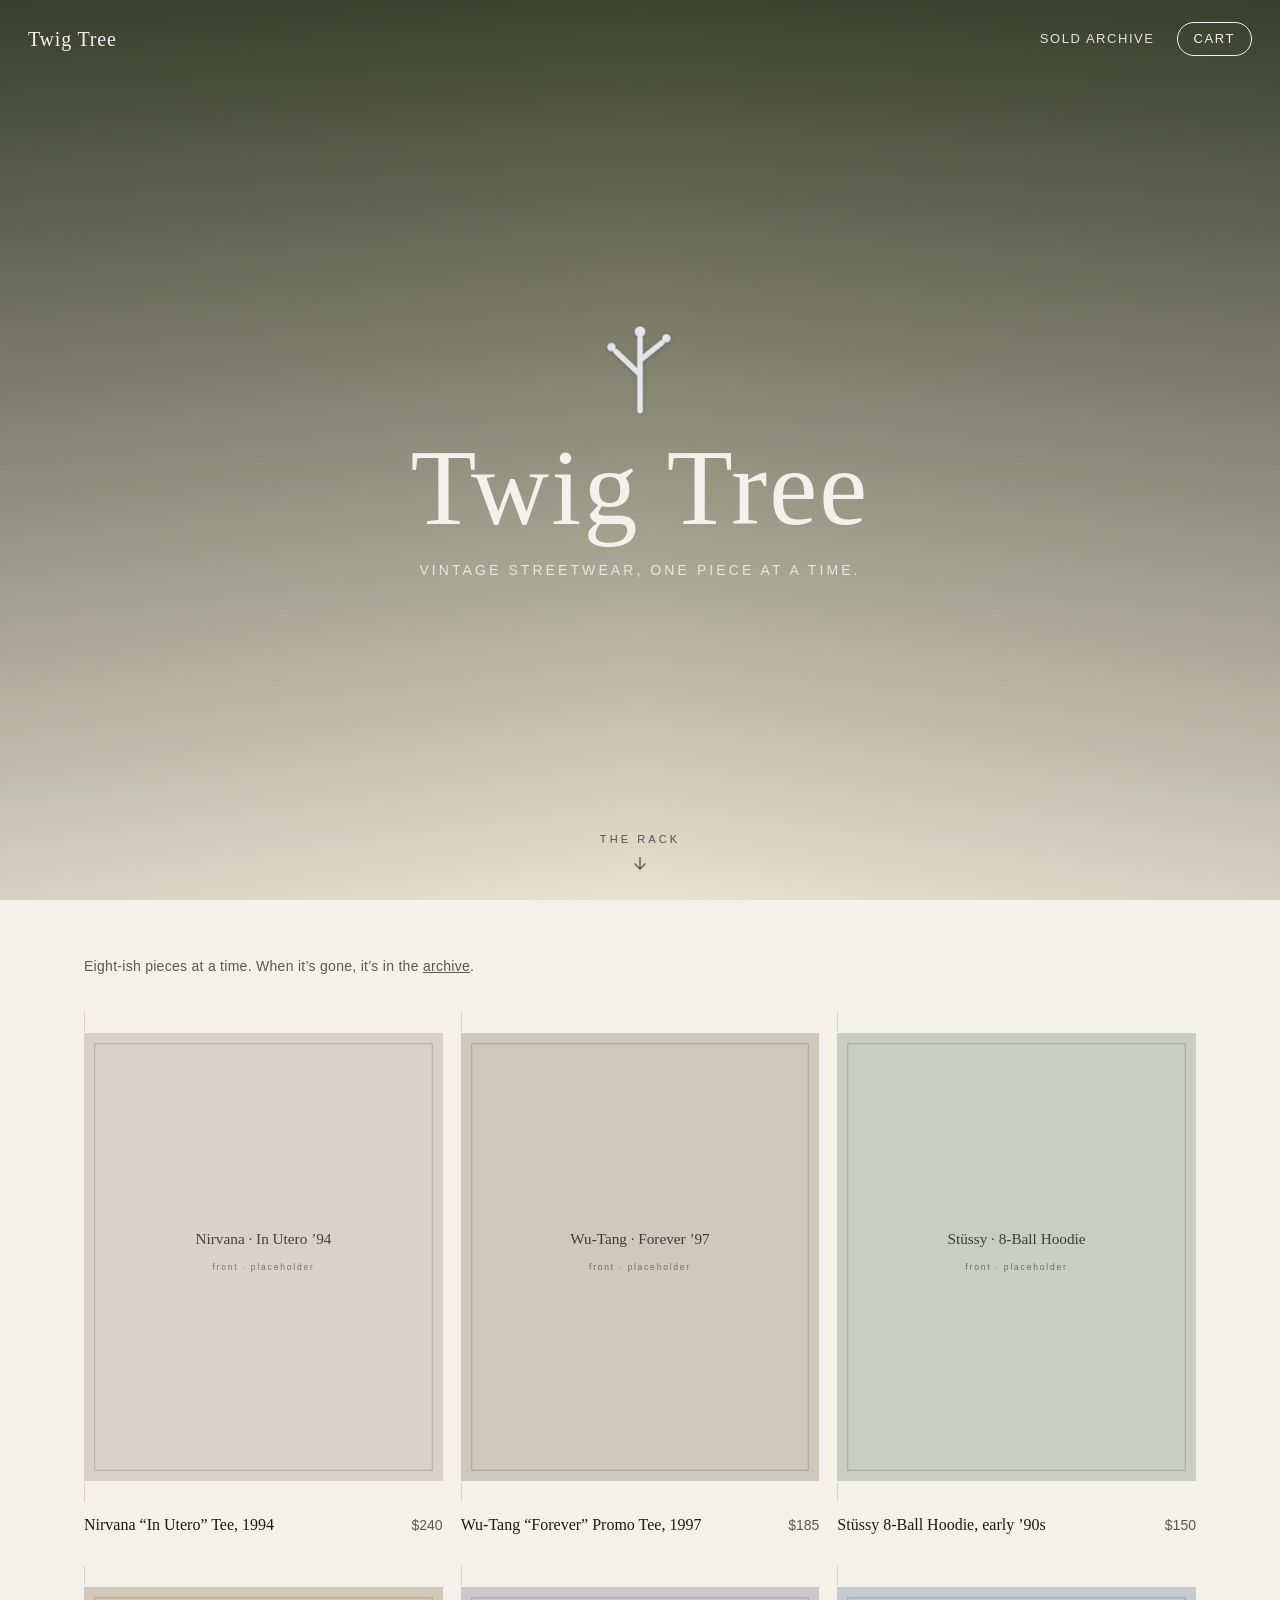
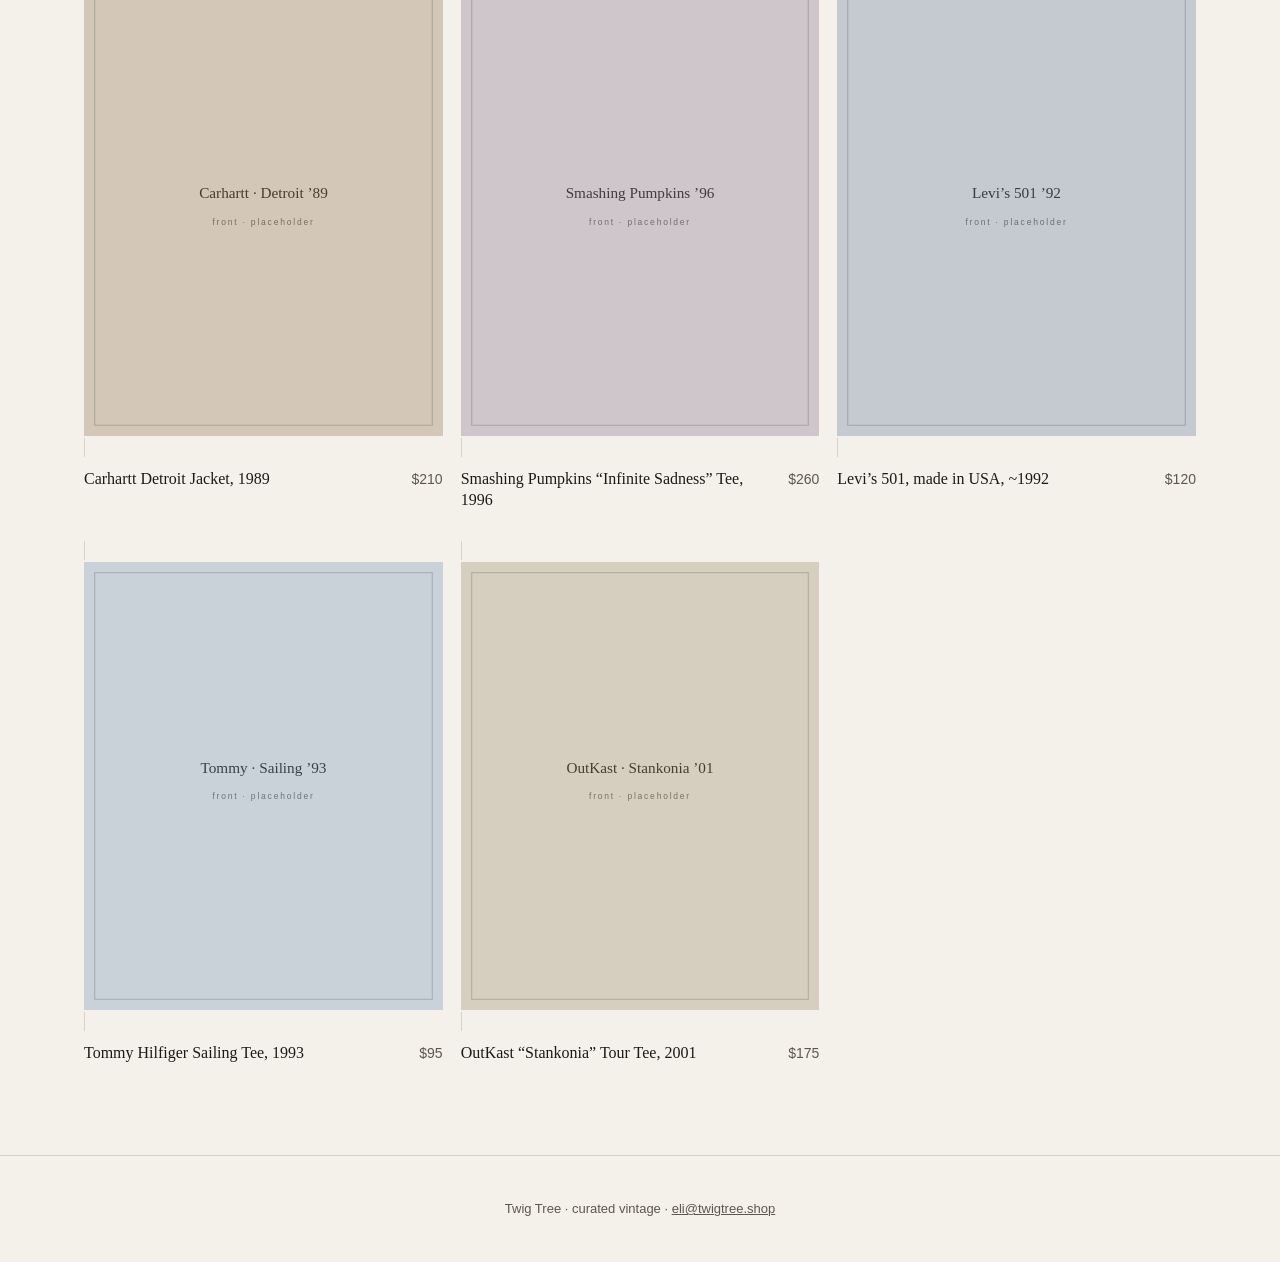
==== index.html @ 0d371bc5 "Initial build: Twig Tree vintage streetwear resale site Static HTML/CSS/vanilla JS site: full-viewpo" ====
<!DOCTYPE html>
<html lang="en">
<head>
  <meta charset="UTF-8">
  <meta name="viewport" content="width=device-width, initial-scale=1.0">
  <title>Twig Tree — Vintage Streetwear</title>
  <meta name="description" content="Twig Tree. A small, curated shop for vintage streetwear and band tees. Few pieces, all real.">
  <link rel="icon" href="assets/logo.png">
  <link rel="stylesheet" href="css/style.css">
</head>
<body data-page="shop">

  <!-- ============================================================
       HERO — full viewport. logo.png + hero.jpg are placeholders,
       swap the real files in /assets/ (same names) when ready.
       ============================================================ -->
  <header class="hero">
    <img class="hero__bg" src="assets/hero.jpg" alt="" aria-hidden="true">
    <nav class="hero__nav">
      <span class="hero__nav-brand">Twig&nbsp;Tree</span>
      <div class="hero__nav-links">
        <a href="sold.html">Sold archive</a>
        <button class="cart-toggle" id="cart-toggle" aria-label="Open cart">
          Cart <span class="cart-toggle__count" id="cart-count" hidden>0</span>
        </button>
      </div>
    </nav>
    <div class="hero__center">
      <img class="hero__logo" src="assets/logo.png" alt="Twig Tree logo">
      <h1 class="hero__title">Twig Tree</h1>
      <p class="hero__tagline">Vintage streetwear, one piece at a time.</p>
    </div>
    <!-- Subtle scroll cue: the listings live below the fold -->
    <a class="hero__scroll-cue" href="#shop" aria-label="Scroll to listings">
      <span>The rack</span>
      <svg viewBox="0 0 24 24" width="20" height="20" aria-hidden="true">
        <path d="M12 4v14m0 0l-6-6m6 6l6-6" fill="none" stroke="currentColor" stroke-width="1.5" stroke-linecap="round" stroke-linejoin="round"/>
      </svg>
    </a>
  </header>

  <!-- ============================================================
       LISTINGS — 3-column grid, rendered from items.json by main.js.
       Clicking a tile expands it in place into a full-width detail
       row (see js/main.js for the reflow logic).
       ============================================================ -->
  <main class="shop" id="shop">
    <p class="shop__intro">Eight-ish pieces at a time. When it’s gone, it’s in the <a href="sold.html">archive</a>.</p>
    <section class="grid" id="grid" aria-live="polite">
      <!-- tiles injected by js/main.js -->
    </section>
  </main>

  <footer class="footer">
    <p>Twig Tree · curated vintage · <a href="mailto:eli@twigtree.shop">eli@twigtree.shop</a></p>
  </footer>

  <!-- ============================================================
       CART — slide-out panel, populated by js/cart.js
       ============================================================ -->
  <aside class="cart" id="cart" aria-label="Shopping cart" hidden>
    <div class="cart__head">
      <h2>Your picks</h2>
      <button class="icon-btn" id="cart-close" aria-label="Close cart">
        <svg viewBox="0 0 24 24" width="14" height="14" aria-hidden="true">
          <path d="M6 6l12 12M18 6L6 18" stroke="currentColor" stroke-width="2" stroke-linecap="round"/>
        </svg>
      </button>
    </div>
    <ul class="cart__list" id="cart-list"></ul>
    <p class="cart__empty" id="cart-empty">Nothing yet. Everything here is one-of-one — if you love it, grab it.</p>
    <div class="cart__foot">
      <p class="cart__total">Total <strong id="cart-total">$0</strong></p>
      <button class="btn btn--primary" id="cart-checkout">Checkout / Reserve</button>
      <p class="cart__note">Reserving emails Eli directly — payment happens over email for now.</p>
    </div>
  </aside>
  <div class="cart-scrim" id="cart-scrim" hidden></div>

  <script src="js/cart.js"></script>
  <script src="js/main.js"></script>
</body>
</html>
---- css/style.css ----
/* ==========================================================================
   Twig Tree — vintage streetwear resale
   Palette: warm paper, ink, olive accents. Serif display, quiet sans body.
   ========================================================================== */

:root {
  --paper: #f4f1ea;        /* page background */
  --paper-raised: #fbf9f4; /* cards / panels */
  --ink: #1c1a17;          /* primary text */
  --ink-soft: #5d574d;     /* secondary text */
  --line: #d9d3c6;         /* hairlines */
  --olive: #4a5138;        /* accent */
  --olive-dark: #363c28;
  --serif: Georgia, 'Times New Roman', serif;
  --sans: 'Helvetica Neue', Helvetica, Arial, sans-serif;
  --gap: 18px;             /* grid gutter — JS reads column count from the grid */
  --ease: cubic-bezier(0.22, 1, 0.36, 1); /* soft decel for expand/collapse */
}

* { box-sizing: border-box; }

html { scroll-behavior: smooth; }

body {
  margin: 0;
  background: var(--paper);
  color: var(--ink);
  font-family: var(--sans);
  font-size: 15px;
  line-height: 1.55;
  -webkit-font-smoothing: antialiased;
}

a { color: inherit; }
img { display: block; max-width: 100%; }
button { font: inherit; color: inherit; cursor: pointer; }

/* ==========================================================================
   HERO
   ========================================================================== */

.hero {
  position: relative;
  height: 100vh;
  height: 100svh;
  display: flex;
  flex-direction: column;
  color: #f4f1ea;
  overflow: hidden;
}

.hero__bg {
  /* PLACEHOLDER — swap /assets/hero.jpg for the real header image */
  position: absolute;
  inset: 0;
  width: 100%;
  height: 100%;
  object-fit: cover;
  z-index: 0;
}

.hero__nav {
  position: relative;
  z-index: 2;
  display: flex;
  justify-content: space-between;
  align-items: center;
  padding: 22px 28px;
}

.hero__nav-brand {
  font-family: var(--serif);
  font-size: 20px;
  letter-spacing: 0.04em;
  text-decoration: none;
}

.hero__nav-links {
  display: flex;
  align-items: center;
  gap: 22px;
}

.hero__nav-links a {
  text-decoration: none;
  font-size: 13px;
  letter-spacing: 0.12em;
  text-transform: uppercase;
  opacity: 0.9;
}
.hero__nav-links a:hover { opacity: 1; text-decoration: underline; }

.cart-toggle {
  background: none;
  border: 1px solid currentColor;
  border-radius: 999px;
  padding: 6px 16px;
  font-size: 13px;
  letter-spacing: 0.12em;
  text-transform: uppercase;
  display: flex;
  align-items: center;
  gap: 8px;
}
.cart-toggle:hover { background: rgba(255, 255, 255, 0.12); }

.cart-toggle__count {
  background: var(--paper);
  color: var(--ink);
  border-radius: 999px;
  min-width: 19px;
  height: 19px;
  display: inline-flex;
  align-items: center;
  justify-content: center;
  font-size: 11px;
  padding: 0 5px;
}
.cart-toggle__count[hidden] { display: none; }

.hero__center {
  position: relative;
  z-index: 1;
  flex: 1;
  display: flex;
  flex-direction: column;
  align-items: center;
  justify-content: center;
  text-align: center;
  padding: 0 24px;
}

.hero__logo {
  /* PLACEHOLDER — swap /assets/logo.png for the real logo */
  width: 110px;
  height: 110px;
  margin-bottom: 10px;
  filter: invert(1) drop-shadow(0 1px 2px rgba(0, 0, 0, 0.2));
}

.hero__title {
  font-family: var(--serif);
  font-weight: 400;
  font-size: clamp(52px, 9vw, 108px);
  letter-spacing: 0.02em;
  margin: 0;
  line-height: 1;
}

.hero__tagline {
  font-size: 14px;
  letter-spacing: 0.22em;
  text-transform: uppercase;
  opacity: 0.85;
  margin-top: 18px;
}

.hero__scroll-cue {
  position: relative;
  z-index: 1;
  align-self: center;
  margin-bottom: 26px;
  display: flex;
  flex-direction: column;
  align-items: center;
  gap: 6px;
  text-decoration: none;
  font-size: 11px;
  letter-spacing: 0.28em;
  text-transform: uppercase;
  color: var(--ink);
  opacity: 0.7;
}
.hero__scroll-cue:hover { opacity: 1; }
.hero__scroll-cue svg { animation: cue-bob 2.2s var(--ease) infinite; }

@keyframes cue-bob {
  0%, 100% { transform: translateY(0); }
  50%      { transform: translateY(6px); }
}

/* ==========================================================================
   SUBHEAD (Sold page header)
   ========================================================================== */

.subhead { border-bottom: 1px solid var(--line); }
.subhead__nav { color: var(--ink); }
.subhead__body { text-align: center; padding: 48px 24px 56px; }
.subhead__title {
  font-family: var(--serif);
  font-weight: 400;
  font-size: clamp(36px, 6vw, 64px);
  margin: 0;
}
.subhead__sub { color: var(--ink-soft); margin-top: 10px; }

/* ==========================================================================
   SHOP GRID
   3 columns desktop → 1 column phones. The detail row spans all columns.
   ========================================================================== */

.shop {
  max-width: 1160px;
  margin: 0 auto;
  padding: 56px 24px 90px;
}

.shop__intro {
  color: var(--ink-soft);
  font-size: 14px;
  letter-spacing: 0.02em;
  margin: 0 0 32px;
}

.grid {
  display: grid;
  grid-template-columns: repeat(3, 1fr); /* JS reads this to find each tile's row */
  gap: 28px var(--gap);
  align-items: start;
}

/* ---- Tile ---- */

.tile {
  background: none;
  border: 0;
  padding: 0;
  text-align: left;
  display: block;
  width: 100%;
}

.tile__img-wrap {
  background: var(--paper-raised);
  border: 1px solid var(--line);
  aspect-ratio: 4 / 5;
  overflow: hidden;
}

.tile__img {
  width: 100%;
  height: 100%;
  object-fit: cover;
  transition: transform 0.5s var(--ease);
}
.tile:hover .tile__img { transform: scale(1.03); }

.tile__meta {
  display: flex;
  justify-content: space-between;
  align-items: baseline;
  gap: 12px;
  margin-top: 10px;
}

.tile__name {
  font-family: var(--serif);
  font-size: 16px;
  line-height: 1.3;
}

.tile__price {
  font-size: 14px;
  color: var(--ink-soft);
  white-space: nowrap;
}

/* The tile currently expanded lives on inside the detail row; its grid slot
   is removed so former row-mates flow down into the next row. */
.tile--expanded { display: none; }

/* Sold page variant */
.grid--sold .tile { cursor: default; }
.tile__sold-flag {
  font-size: 11px;
  letter-spacing: 0.18em;
  text-transform: uppercase;
  color: var(--paper);
  background: var(--ink);
  padding: 3px 9px;
}
.grid--sold .tile__img { filter: saturate(0.6); opacity: 0.85; }

/* ==========================================================================
   DETAIL ROW — the in-place expansion (see js/main.js)

   Spans all 3 grid columns. Internally: the featured image column is 1.5×
   a normal tile width (the "~150% scale"), and the info panel takes the
   rest — visually the space where columns 2–3 sit.
   ========================================================================== */

.detail {
  grid-column: 1 / -1;           /* full-width row inside the main grid */
  overflow: hidden;              /* lets us animate height on expand/collapse */
  background: var(--paper-raised);
  border: 1px solid var(--line);
}

.detail__inner {
  position: relative;
  display: grid;
  /* 1.5 tile-widths for the image, remaining ~1.5 for the panel.
     Total grid width = 3 tiles + 2 gaps, so:  */
  grid-template-columns: calc(50% - var(--gap) / 2) 1fr;
  gap: 0 calc(var(--gap) * 1.5);
  padding: 26px;
}

/* ---- Featured image + gallery ---- */

.detail__media { min-width: 0; }

.detail__cover-wrap {
  background: var(--paper);
  border: 1px solid var(--line);
  aspect-ratio: 4 / 5;           /* same ratio as tiles, 1.5× the width */
  overflow: hidden;
}

.detail__cover {
  width: 100%;
  height: 100%;
  object-fit: cover;
}

/* Quick crossfade when a thumbnail swaps into the cover slot */
.detail__cover.is-swapping { animation: cover-fade 0.35s var(--ease); }
@keyframes cover-fade { from { opacity: 0.25; } to { opacity: 1; } }

.detail__thumbs {
  display: flex;
  gap: 10px;
  margin-top: 12px;
}

.detail__thumb {
  padding: 0;
  border: 1px solid var(--line);
  background: var(--paper);
  width: 64px;
  height: 80px;
  overflow: hidden;
  opacity: 0.75;
}
.detail__thumb img { width: 100%; height: 100%; object-fit: cover; }
.detail__thumb:hover { opacity: 1; }
.detail__thumb.is-active {
  opacity: 1;
  border-color: var(--ink);
}

/* ---- Info panel ---- */

.detail__info {
  min-width: 0;
  padding: 6px 44px 0 0;         /* right padding keeps text clear of the close button */
  display: flex;
  flex-direction: column;
}

.detail__name {
  font-family: var(--serif);
  font-weight: 400;
  font-size: clamp(24px, 3vw, 34px);
  line-height: 1.15;
  margin: 0 0 6px;
}

.detail__price {
  font-size: 18px;
  color: var(--olive);
  margin: 0 0 18px;
}

.detail__specs {
  display: grid;
  grid-template-columns: auto 1fr;
  gap: 6px 18px;
  margin: 0 0 18px;
  padding: 14px 0;
  border-top: 1px solid var(--line);
  border-bottom: 1px solid var(--line);
}
.detail__specs dt {
  font-size: 11px;
  letter-spacing: 0.18em;
  text-transform: uppercase;
  color: var(--ink-soft);
  align-self: baseline;
}
.detail__specs dd { margin: 0; align-self: baseline; }

.detail__story {
  color: var(--ink-soft);
  margin: 0 0 24px;
  max-width: 56ch;
}

.detail__actions { margin-top: auto; padding-bottom: 4px; }

/* ---- Buttons ---- */

.btn {
  border: 1px solid var(--ink);
  background: none;
  padding: 12px 28px;
  font-size: 13px;
  letter-spacing: 0.14em;
  text-transform: uppercase;
  transition: background 0.2s, color 0.2s;
}

.btn--primary {
  background: var(--olive);
  border-color: var(--olive);
  color: var(--paper);
}
.btn--primary:hover { background: var(--olive-dark); border-color: var(--olive-dark); }

.btn[disabled] { opacity: 0.55; cursor: default; }

/* ---- Circular close button, top-right of the detail row ---- */

.icon-btn {
  border: 1px solid var(--line);
  background: var(--paper);
  border-radius: 50%;
  width: 36px;
  height: 36px;
  display: inline-flex;
  align-items: center;
  justify-content: center;
  transition: background 0.2s, transform 0.2s;
}
.icon-btn:hover { background: var(--ink); color: var(--paper); transform: rotate(90deg); }

.detail__close {
  position: absolute;
  top: 18px;
  right: 18px;
  z-index: 2;
}

/* ==========================================================================
   CART — slide-out panel, bottom-right
   ========================================================================== */

.cart {
  position: fixed;
  top: 0;
  right: 0;
  bottom: 0;
  width: min(380px, 92vw);
  background: var(--paper-raised);
  border-left: 1px solid var(--line);
  z-index: 60;
  display: flex;
  flex-direction: column;
  transform: translateX(100%);
  transition: transform 0.35s var(--ease);
}
.cart.is-open { transform: translateX(0); }

.cart-scrim {
  position: fixed;
  inset: 0;
  background: rgba(28, 26, 23, 0.35);
  z-index: 50;
  opacity: 0;
  transition: opacity 0.35s;
}
.cart-scrim.is-open { opacity: 1; }

.cart__head {
  display: flex;
  justify-content: space-between;
  align-items: center;
  padding: 20px 22px;
  border-bottom: 1px solid var(--line);
}
.cart__head h2 { font-family: var(--serif); font-weight: 400; font-size: 22px; margin: 0; }

.cart__list {
  list-style: none;
  margin: 0;
  padding: 8px 22px;
  overflow-y: auto;
  flex: 1;
}

.cart__item {
  display: flex;
  gap: 14px;
  align-items: center;
  padding: 14px 0;
  border-bottom: 1px solid var(--line);
}
.cart__item img { width: 52px; height: 65px; object-fit: cover; border: 1px solid var(--line); }
.cart__item-name { font-family: var(--serif); font-size: 15px; }
.cart__item-price { color: var(--ink-soft); font-size: 13px; }
.cart__item-body { flex: 1; min-width: 0; }

.cart__remove {
  background: none;
  border: 0;
  font-size: 12px;
  letter-spacing: 0.1em;
  text-transform: uppercase;
  color: var(--ink-soft);
  text-decoration: underline;
  padding: 4px;
}
.cart__remove:hover { color: var(--ink); }

.cart__empty { padding: 26px 22px; color: var(--ink-soft); }

.cart__foot { padding: 18px 22px 24px; border-top: 1px solid var(--line); }
.cart__total {
  display: flex;
  justify-content: space-between;
  font-size: 15px;
  margin: 0 0 14px;
}
.cart__foot .btn { width: 100%; }
.cart__note { font-size: 12px; color: var(--ink-soft); margin: 10px 0 0; }

/* Floating cart button once you've scrolled past the hero nav */
.cart-fab {
  position: fixed;
  right: 22px;
  bottom: 22px;
  z-index: 40;
  background: var(--ink);
  color: var(--paper);
  border: 0;
  border-radius: 999px;
  padding: 12px 20px;
  font-size: 13px;
  letter-spacing: 0.12em;
  text-transform: uppercase;
  display: flex;
  align-items: center;
  gap: 8px;
  box-shadow: 0 6px 18px rgba(28, 26, 23, 0.25);
  opacity: 0;
  pointer-events: none;
  transform: translateY(8px);
  transition: opacity 0.25s, transform 0.25s;
}
.cart-fab.is-visible { opacity: 1; pointer-events: auto; transform: translateY(0); }
.cart-fab .cart-toggle__count { background: var(--paper); color: var(--ink); }

/* ==========================================================================
   FOOTER
   ========================================================================== */

.footer {
  border-top: 1px solid var(--line);
  padding: 30px 24px;
  text-align: center;
  color: var(--ink-soft);
  font-size: 13px;
}

/* ==========================================================================
   RESPONSIVE
   3 cols → 2 cols (tablet) → 1 col (phone). On phones the detail panel
   stacks BELOW the featured image.
   ========================================================================== */

@media (max-width: 900px) {
  .grid { grid-template-columns: repeat(2, 1fr); }
}

@media (max-width: 600px) {
  .grid { grid-template-columns: 1fr; }

  .detail__inner {
    grid-template-columns: 1fr;   /* image on top, info below */
    gap: 22px;
    padding: 18px;
  }

  .detail__info { padding-right: 0; }
  .detail__close { top: 12px; right: 12px; }
  /* keep the close button clear of the name on small screens */
  .detail__name { padding-right: 40px; }

  .hero__nav { padding: 18px 18px; }
  .shop { padding-top: 40px; }
}

/* Respect reduced-motion users: skip the expand/collapse animation */
@media (prefers-reduced-motion: reduce) {
  html { scroll-behavior: auto; }
  .detail, .tile__img, .cart, .cart-scrim { transition: none !important; animation: none !important; }
  .hero__scroll-cue svg { animation: none; }
}
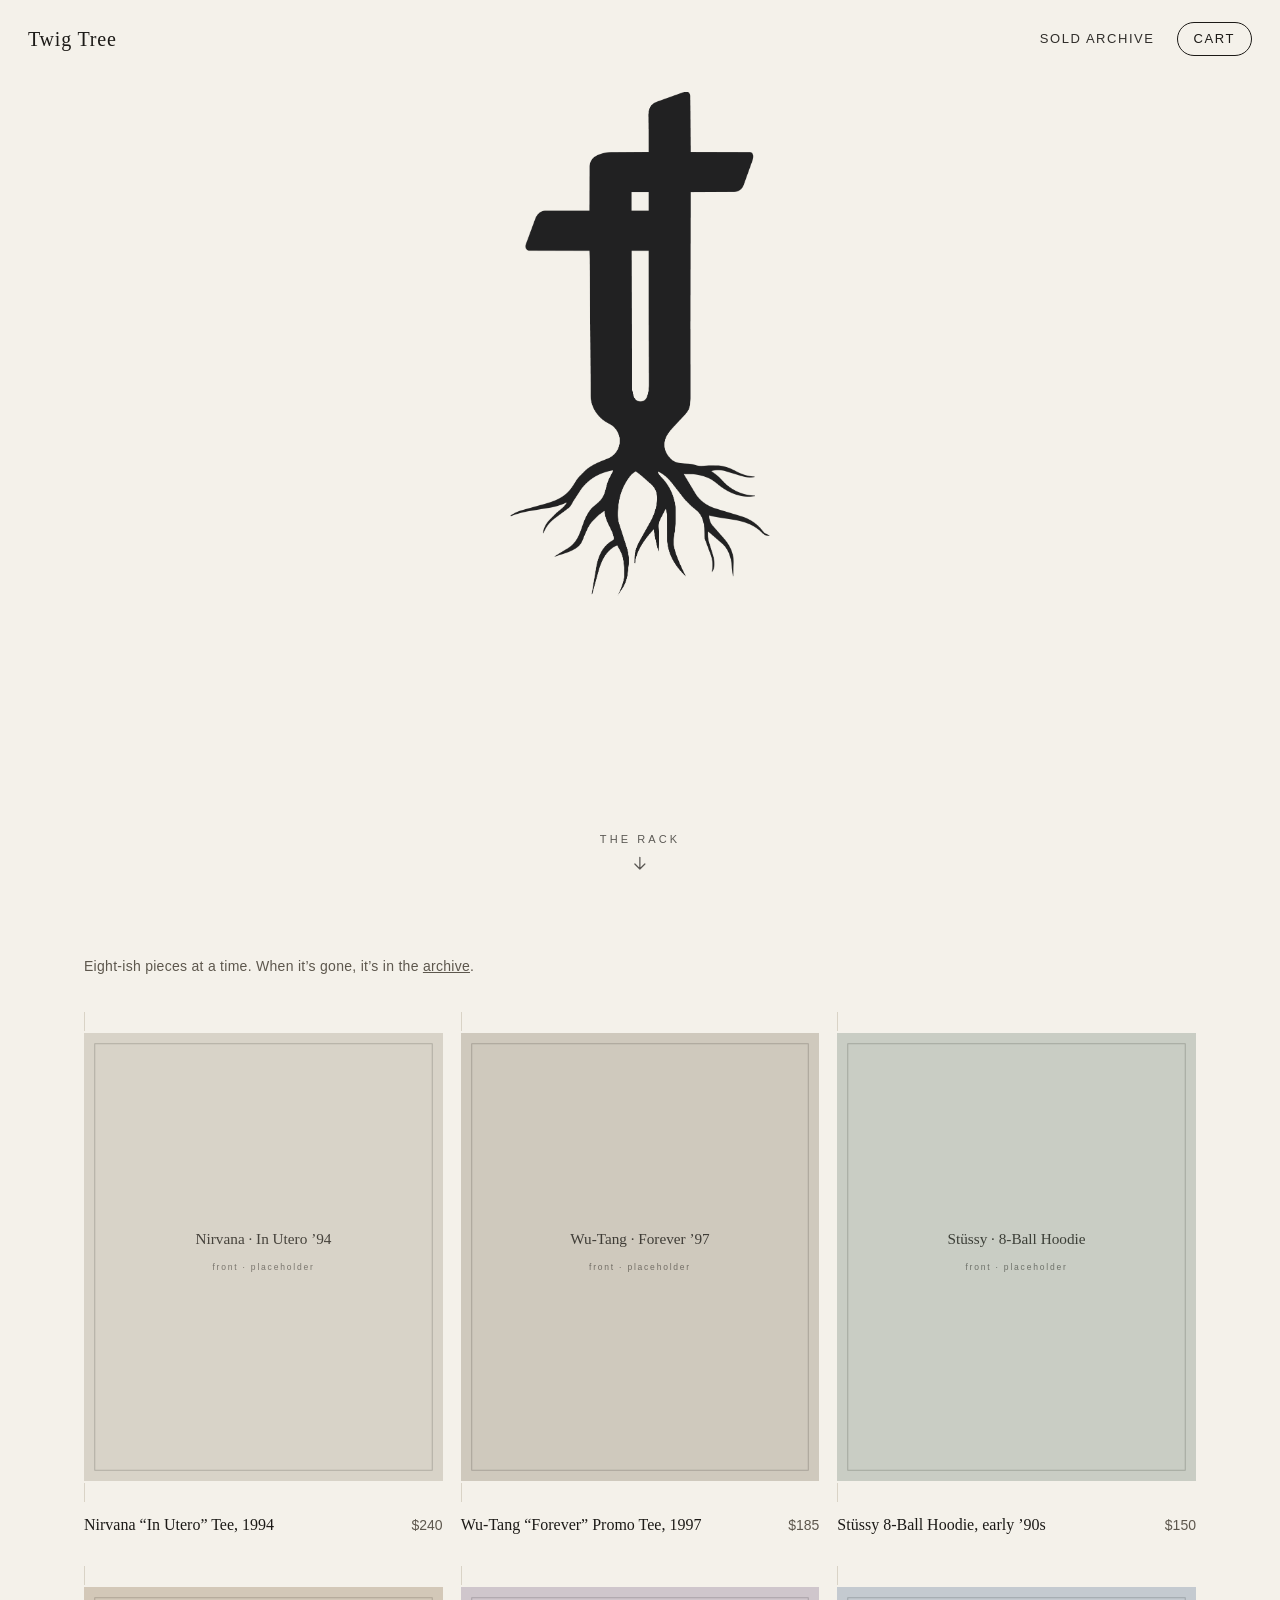
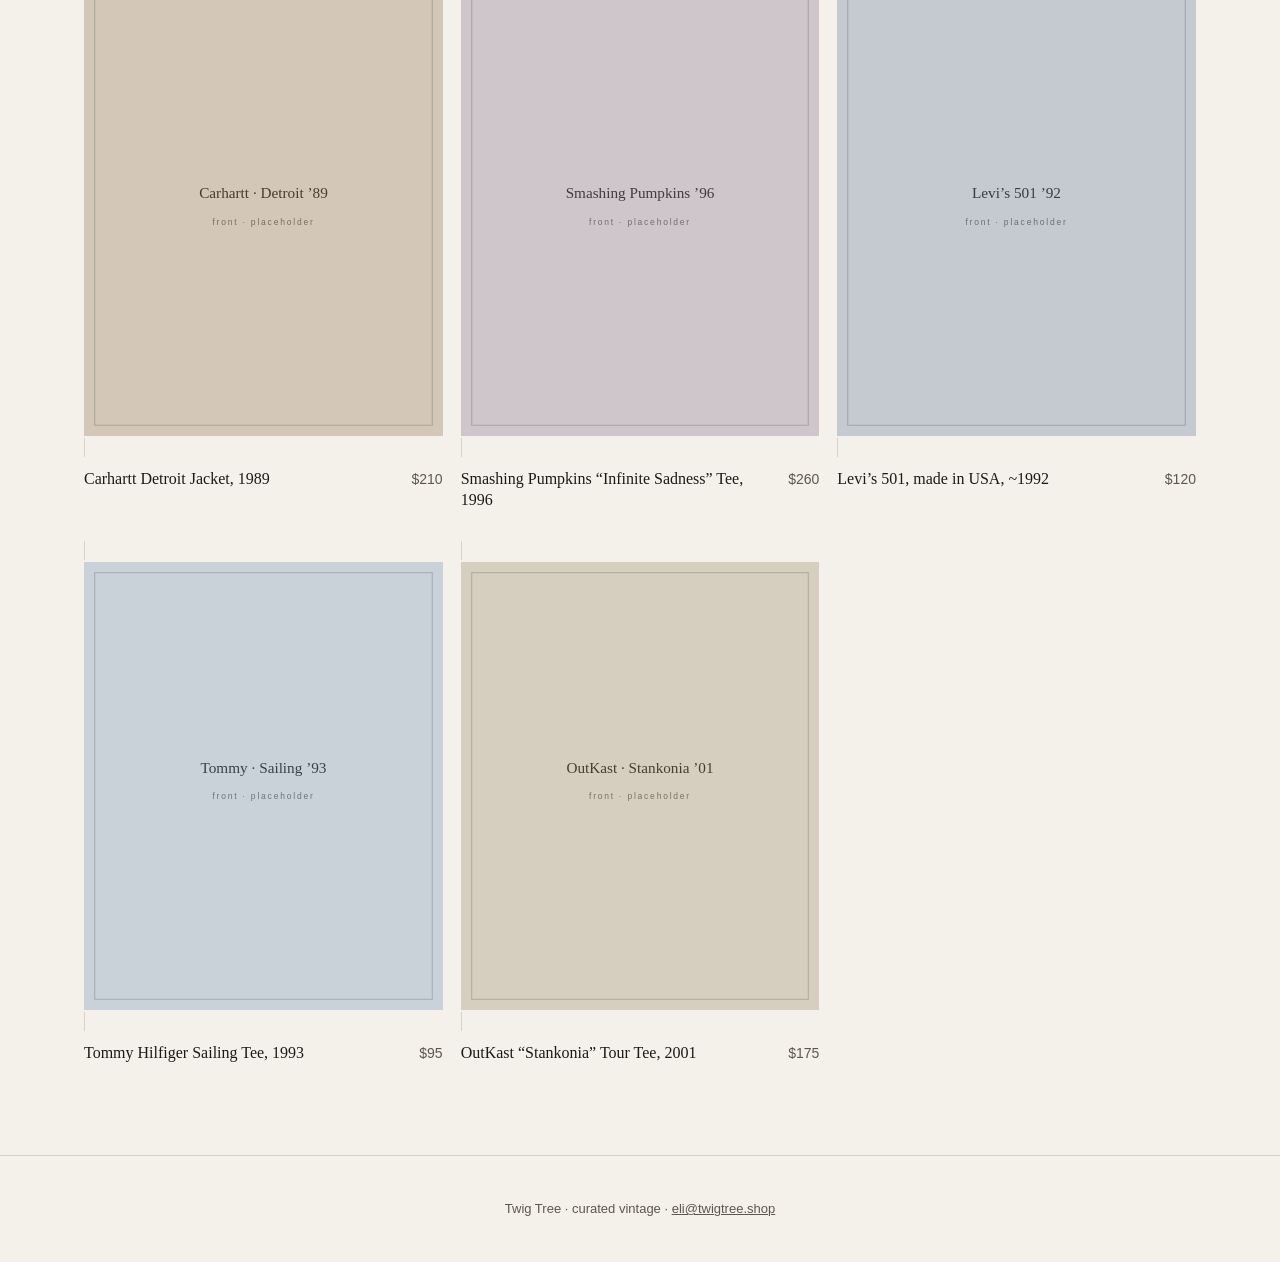
==== commit fd2ed1ec: "Rebuild hero with animated intro and real logo Replace the static hero image with an animated sequen" ====
--- a/index.html
+++ b/index.html
@@ -11,11 +11,11 @@
 <body data-page="shop">
 
   <!-- ============================================================
-       HERO — full viewport. logo.png + hero.jpg are placeholders,
-       swap the real files in /assets/ (same names) when ready.
+       HERO — animated intro (see js/hero.js):
+       oversized logo flashes centered → settles into its big resting
+       spot → a typewriter cycles words beneath it.
        ============================================================ -->
-  <header class="hero">
-    <img class="hero__bg" src="assets/hero.jpg" alt="" aria-hidden="true">
+  <header class="hero" id="hero">
     <nav class="hero__nav">
       <span class="hero__nav-brand">Twig&nbsp;Tree</span>
       <div class="hero__nav-links">
@@ -25,11 +25,16 @@
         </button>
       </div>
     </nav>
-    <div class="hero__center">
-      <img class="hero__logo" src="assets/logo.png" alt="Twig Tree logo">
-      <h1 class="hero__title">Twig Tree</h1>
-      <p class="hero__tagline">Vintage streetwear, one piece at a time.</p>
+
+    <img class="hero__logo" id="hero-logo" src="assets/logo.png" alt="Twig Tree">
+
+    <h1 class="sr-only">Twig Tree — vintage streetwear, one piece at a time</h1>
+
+    <!-- Typewriter masthead (decorative — the h1 above carries the meaning) -->
+    <div class="hero__type" aria-hidden="true">
+      <span class="hero__word" id="hero-word"></span><span class="hero__cursor" id="hero-cursor"></span>
     </div>
+
     <!-- Subtle scroll cue: the listings live below the fold -->
     <a class="hero__scroll-cue" href="#shop" aria-label="Scroll to listings">
       <span>The rack</span>
@@ -77,6 +82,7 @@
   </aside>
   <div class="cart-scrim" id="cart-scrim" hidden></div>
 
+  <script src="js/hero.js"></script>
   <script src="js/cart.js"></script>
   <script src="js/main.js"></script>
 </body>
--- a/css/style.css
+++ b/css/style.css
@@ -36,27 +36,35 @@
 button { font: inherit; color: inherit; cursor: pointer; }
 
 /* ==========================================================================
-   HERO
+   HERO — animated intro (logic in js/hero.js)
+   Warm paper, ink mark. The logo flashes centered and oversized, settles
+   into its big resting spot, then a typewriter cycles words beneath it.
    ========================================================================== */
 
 .hero {
+  /* Layout knobs: */
+  --logo-top: 92px;                  /* resting position below the nav */
+  --logo-h: min(56vh, 600px);        /* resting logo height — most of the hero */
+  --logo-h-intro: min(66vh, 700px);  /* oversized intro logo height */
+  --type-gap: 42px;                  /* air between logo base and the typed word */
+
   position: relative;
   height: 100vh;
   height: 100svh;
-  display: flex;
-  flex-direction: column;
-  color: #f4f1ea;
+  color: var(--ink);
   overflow: hidden;
 }
 
-.hero__bg {
-  /* PLACEHOLDER — swap /assets/hero.jpg for the real header image */
+/* accessible page title (visual heading duty is done by the logo) */
+.sr-only {
   position: absolute;
-  inset: 0;
-  width: 100%;
-  height: 100%;
-  object-fit: cover;
-  z-index: 0;
+  width: 1px;
+  height: 1px;
+  padding: 0;
+  margin: -1px;
+  overflow: hidden;
+  clip-path: inset(50%);
+  white-space: nowrap;
 }
 
 .hero__nav {
@@ -102,7 +110,7 @@
   align-items: center;
   gap: 8px;
 }
-.cart-toggle:hover { background: rgba(255, 255, 255, 0.12); }
+.cart-toggle:hover { background: rgba(28, 26, 23, 0.07); }
 
 .cart-toggle__count {
   background: var(--paper);
@@ -118,48 +126,85 @@
 }
 .cart-toggle__count[hidden] { display: none; }
 
-.hero__center {
-  position: relative;
+/* ---- Logo: two states, INTRO (oversized, dead-center) and SETTLED
+        (big, top-center). js/hero.js flips the classes; the move
+        between them is a plain CSS transition. ---- */
+
+.hero__logo {
+  position: absolute;
   z-index: 1;
-  flex: 1;
-  display: flex;
-  flex-direction: column;
-  align-items: center;
-  justify-content: center;
+  left: 50%;
+  /* default = settled, so the layout is sane even without JS */
+  top: var(--logo-top);
+  height: var(--logo-h);
+  width: auto;
+  transform: translateX(-50%);
+  transition:
+    top    0.9s var(--ease),
+    height 0.9s var(--ease),
+    transform 0.9s var(--ease);
+}
+
+.hero__logo.is-intro {
+  top: 46%;
+  height: var(--logo-h-intro);
+  transform: translate(-50%, -50%);
+  opacity: 0; /* until the flash plays */
+}
+
+/* The flash: a quick opacity/glow pulse with a slight scale overshoot.
+   Runs once at the intro position, then hero.js swaps to .is-settled. */
+.hero__logo.is-flashing {
+  animation: logo-flash 0.5s ease-out forwards;
+}
+
+@keyframes logo-flash {
+  0%   { opacity: 0;    transform: translate(-50%, -50%) scale(0.92); filter: drop-shadow(0 0 0 rgba(74, 81, 56, 0)); }
+  30%  { opacity: 1;    transform: translate(-50%, -50%) scale(1.06); filter: drop-shadow(0 0 26px rgba(74, 81, 56, 0.75)); }
+  55%  { opacity: 0.55; transform: translate(-50%, -50%) scale(1.02); filter: drop-shadow(0 0 8px rgba(74, 81, 56, 0.3)); }
+  100% { opacity: 1;    transform: translate(-50%, -50%) scale(1);    filter: drop-shadow(0 0 0 rgba(74, 81, 56, 0)); }
+}
+
+/* ---- Typewriter masthead ---- */
+
+.hero__type {
+  position: absolute;
+  z-index: 1;
+  left: 0;
+  right: 0;
+  top: calc(var(--logo-top) + var(--logo-h) + var(--type-gap));
   text-align: center;
-  padding: 0 24px;
-}
-
-.hero__logo {
-  /* PLACEHOLDER — swap /assets/logo.png for the real logo */
-  width: 110px;
-  height: 110px;
-  margin-bottom: 10px;
-  filter: invert(1) drop-shadow(0 1px 2px rgba(0, 0, 0, 0.2));
-}
-
-.hero__title {
   font-family: var(--serif);
-  font-weight: 400;
-  font-size: clamp(52px, 9vw, 108px);
-  letter-spacing: 0.02em;
-  margin: 0;
+  font-size: clamp(34px, 6vw, 58px);
   line-height: 1;
-}
-
-.hero__tagline {
-  font-size: 14px;
-  letter-spacing: 0.22em;
-  text-transform: uppercase;
-  opacity: 0.85;
-  margin-top: 18px;
+  letter-spacing: 0.09em;
+  color: var(--ink);
+  white-space: pre; /* typed spaces must keep their width */
+}
+
+.hero__cursor {
+  display: inline-block;
+  width: 3px;
+  height: 1.05em;
+  margin-left: 5px;
+  background: var(--ink);
+  vertical-align: -0.12em;
+  visibility: hidden; /* hero.js reveals it when typing starts */
+}
+.hero__cursor.is-on { visibility: visible; }
+.hero__cursor.is-blinking { animation: cursor-blink 1.05s steps(1) infinite; }
+
+@keyframes cursor-blink {
+  0%, 60% { opacity: 1; }
+  61%, 100% { opacity: 0; }
 }
 
 .hero__scroll-cue {
-  position: relative;
+  position: absolute;
   z-index: 1;
-  align-self: center;
-  margin-bottom: 26px;
+  left: 50%;
+  transform: translateX(-50%);
+  bottom: 26px;
   display: flex;
   flex-direction: column;
   align-items: center;
@@ -588,11 +633,21 @@
 
   .hero__nav { padding: 18px 18px; }
   .shop { padding-top: 40px; }
-}
-
-/* Respect reduced-motion users: skip the expand/collapse animation */
+
+  /* slightly smaller logo so the word stays comfortably on screen */
+  .hero {
+    --logo-top: 80px;
+    --logo-h: min(50vh, 440px);
+    --logo-h-intro: min(58vh, 500px);
+    --type-gap: 32px;
+  }
+}
+
+/* Respect reduced-motion users: skip the expand/collapse animation,
+   the logo intro, and the cursor blink (hero.js also skips its sequence) */
 @media (prefers-reduced-motion: reduce) {
   html { scroll-behavior: auto; }
-  .detail, .tile__img, .cart, .cart-scrim { transition: none !important; animation: none !important; }
+  .detail, .tile__img, .cart, .cart-scrim,
+  .hero__logo, .hero__cursor { transition: none !important; animation: none !important; }
   .hero__scroll-cue svg { animation: none; }
 }
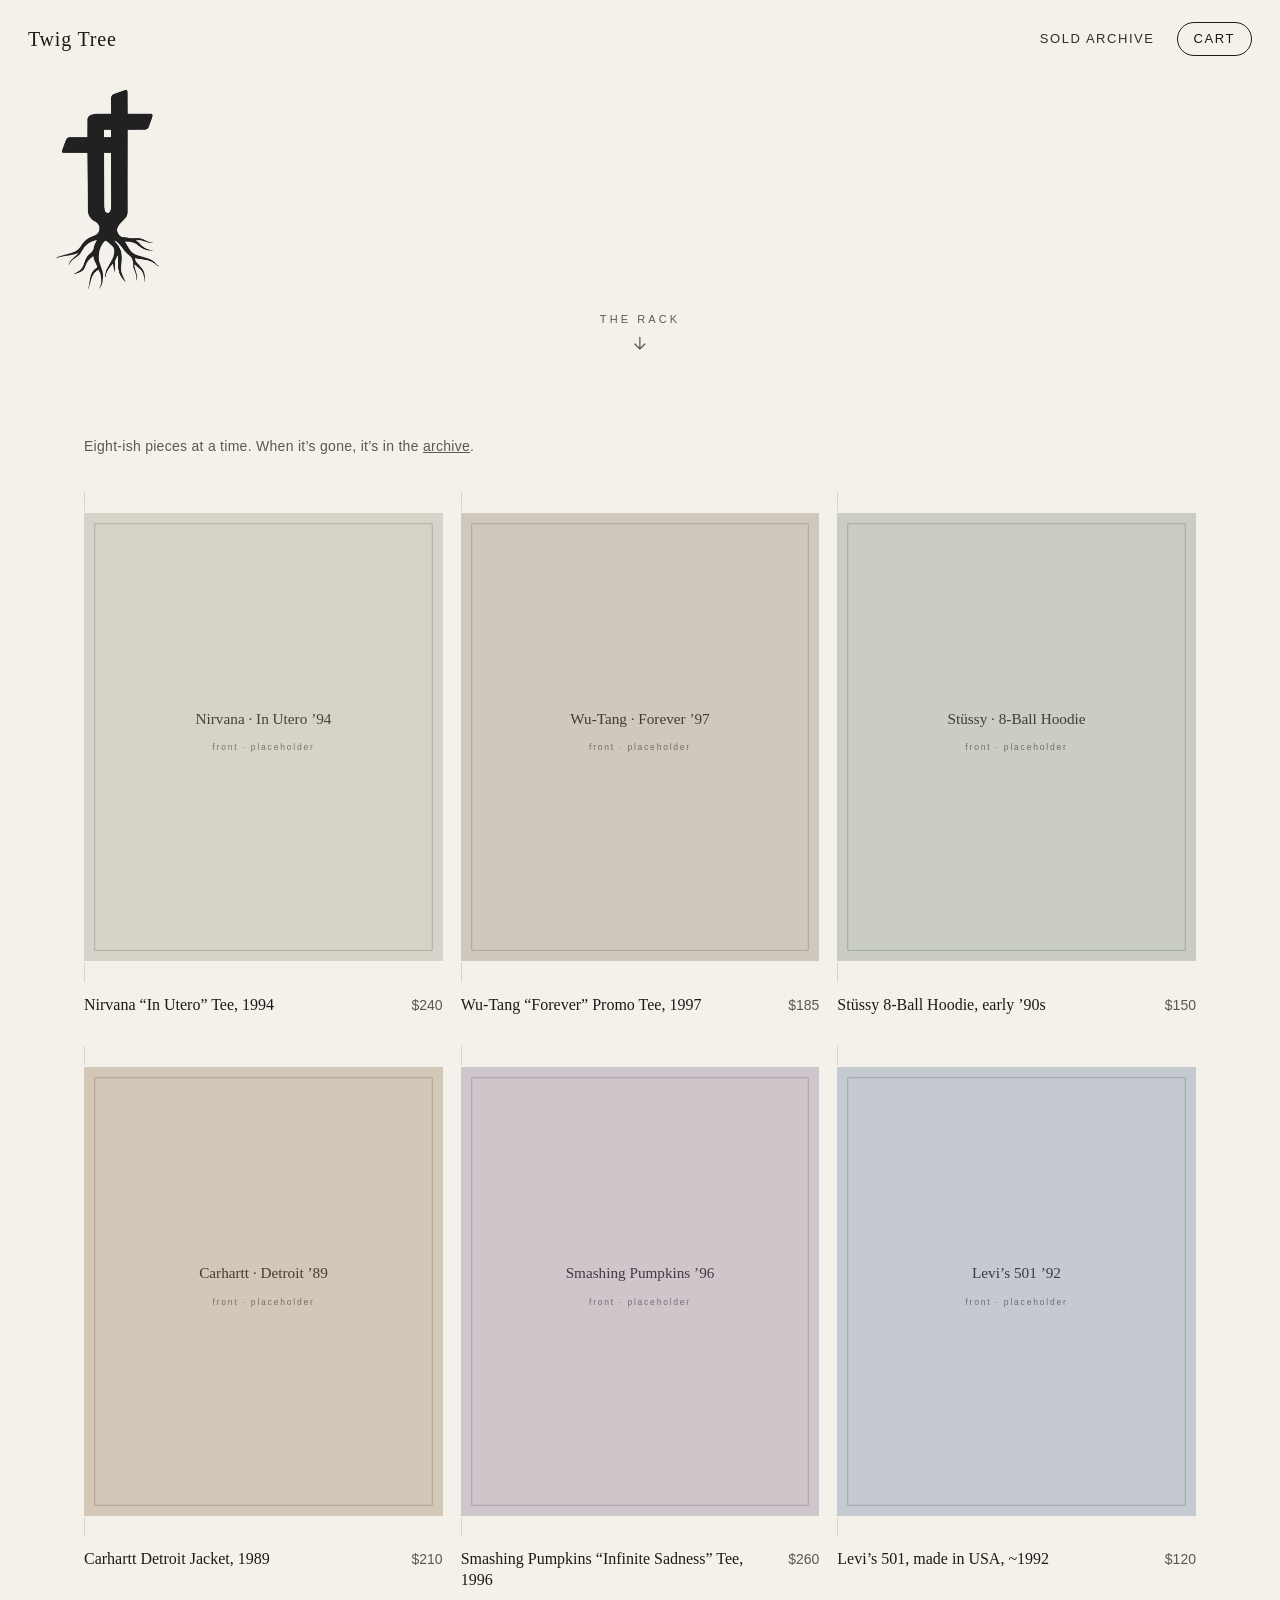
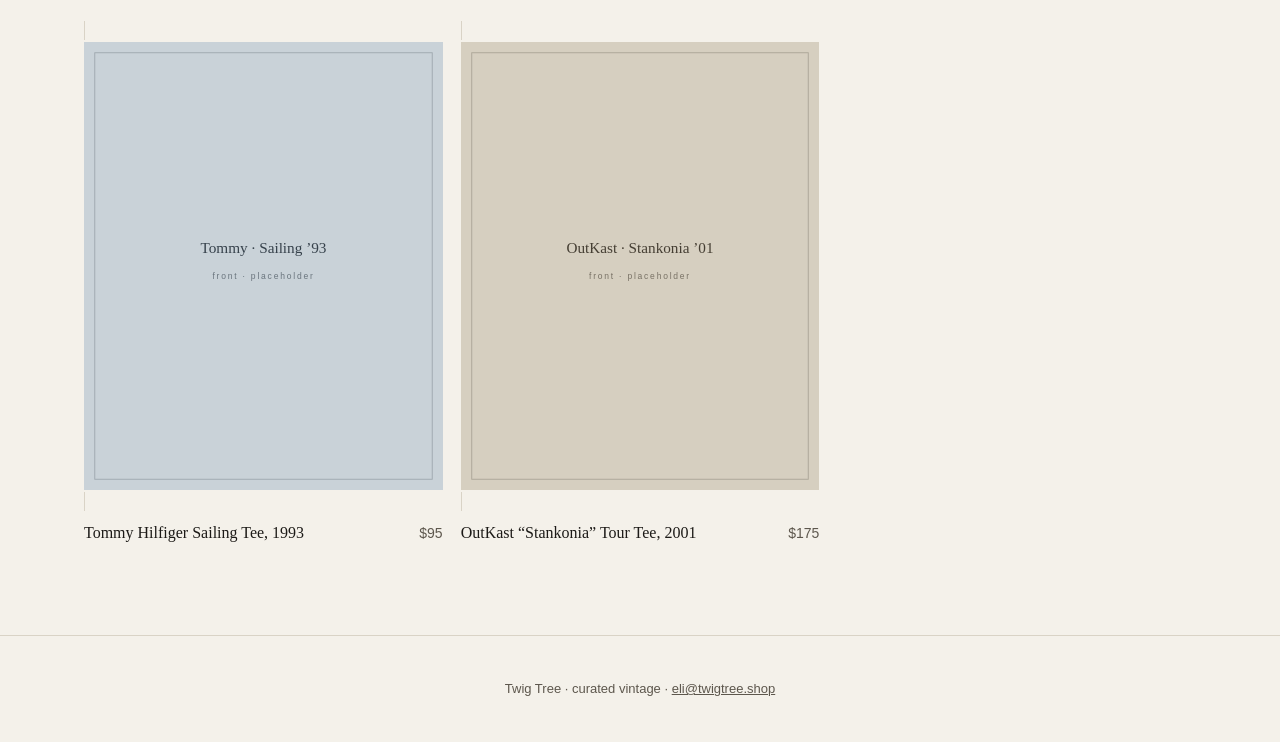
==== commit ae5aa292: "Shorten hero page, move logo left, speed up typewriter animation (6a4d3fe1d70567aabe435c6b)" ====
--- a/index.html
+++ b/index.html
@@ -12,8 +12,8 @@
 
   <!-- ============================================================
        HERO — animated intro (see js/hero.js):
-       oversized logo flashes centered → settles into its big resting
-       spot → a typewriter cycles words beneath it.
+       oversized logo flashes centered → settles into its resting spot
+       on the left → a typewriter cycles words beside it.
        ============================================================ -->
   <header class="hero" id="hero">
     <nav class="hero__nav">
--- a/css/style.css
+++ b/css/style.css
@@ -38,19 +38,22 @@
 /* ==========================================================================
    HERO — animated intro (logic in js/hero.js)
    Warm paper, ink mark. The logo flashes centered and oversized, settles
-   into its big resting spot, then a typewriter cycles words beneath it.
+   into its resting spot on the left, then a typewriter cycles words
+   beside it.
    ========================================================================== */
 
 .hero {
   /* Layout knobs: */
-  --logo-top: 92px;                  /* resting position below the nav */
-  --logo-h: min(56vh, 600px);        /* resting logo height — most of the hero */
-  --logo-h-intro: min(66vh, 700px);  /* oversized intro logo height */
-  --type-gap: 42px;                  /* air between logo base and the typed word */
+  --logo-left: 56px;                 /* resting position, in from the left edge */
+  --logo-h: min(26vh, 200px);        /* resting logo height — hero is short now */
+  --logo-h-intro: min(50vh, 420px);  /* oversized intro logo height */
+  --logo-ratio: 0.514;               /* logo asset's width:height, for positioning the type */
+  --type-gap: 36px;                  /* air between the logo and the typed word */
 
   position: relative;
-  height: 100vh;
-  height: 100svh;
+  height: min(46vh, 380px);
+  height: min(46svh, 380px);
+  min-height: 300px;
   color: var(--ink);
   overflow: hidden;
 }
@@ -133,20 +136,22 @@
 .hero__logo {
   position: absolute;
   z-index: 1;
-  left: 50%;
   /* default = settled, so the layout is sane even without JS */
-  top: var(--logo-top);
+  top: 50%;
+  left: var(--logo-left);
   height: var(--logo-h);
   width: auto;
-  transform: translateX(-50%);
+  transform: translateY(-50%);
   transition:
     top    0.9s var(--ease),
+    left   0.9s var(--ease),
     height 0.9s var(--ease),
     transform 0.9s var(--ease);
 }
 
 .hero__logo.is-intro {
-  top: 46%;
+  top: 50%;
+  left: 50%;
   height: var(--logo-h-intro);
   transform: translate(-50%, -50%);
   opacity: 0; /* until the flash plays */
@@ -170,12 +175,13 @@
 .hero__type {
   position: absolute;
   z-index: 1;
-  left: 0;
-  right: 0;
-  top: calc(var(--logo-top) + var(--logo-h) + var(--type-gap));
-  text-align: center;
+  top: 50%;
+  left: calc(var(--logo-left) + (var(--logo-h) * var(--logo-ratio)) + var(--type-gap));
+  right: 24px;
+  transform: translateY(-50%);
+  text-align: left;
   font-family: var(--serif);
-  font-size: clamp(34px, 6vw, 58px);
+  font-size: clamp(28px, 5vw, 52px);
   line-height: 1;
   letter-spacing: 0.09em;
   color: var(--ink);
@@ -634,12 +640,35 @@
   .hero__nav { padding: 18px 18px; }
   .shop { padding-top: 40px; }
 
-  /* slightly smaller logo so the word stays comfortably on screen */
+  /* Not enough width for the side-by-side layout — stack the logo above
+     the typewriter instead, both centered. */
   .hero {
-    --logo-top: 80px;
-    --logo-h: min(50vh, 440px);
-    --logo-h-intro: min(58vh, 500px);
-    --type-gap: 32px;
+    height: min(52vh, 420px);
+    --logo-top: 44px;
+    --logo-h: min(20vh, 160px);
+    --logo-h-intro: min(46vh, 380px);
+    --type-gap: 20px;
+  }
+
+  .hero__logo {
+    top: var(--logo-top);
+    left: 50%;
+    transform: translateX(-50%);
+  }
+
+  .hero__logo.is-intro {
+    top: 44%;
+    left: 50%;
+    transform: translate(-50%, -50%);
+  }
+
+  .hero__type {
+    top: calc(var(--logo-top) + var(--logo-h) + var(--type-gap));
+    left: 0;
+    right: 0;
+    transform: none;
+    text-align: center;
+    font-size: clamp(24px, 7vw, 40px);
   }
 }
 
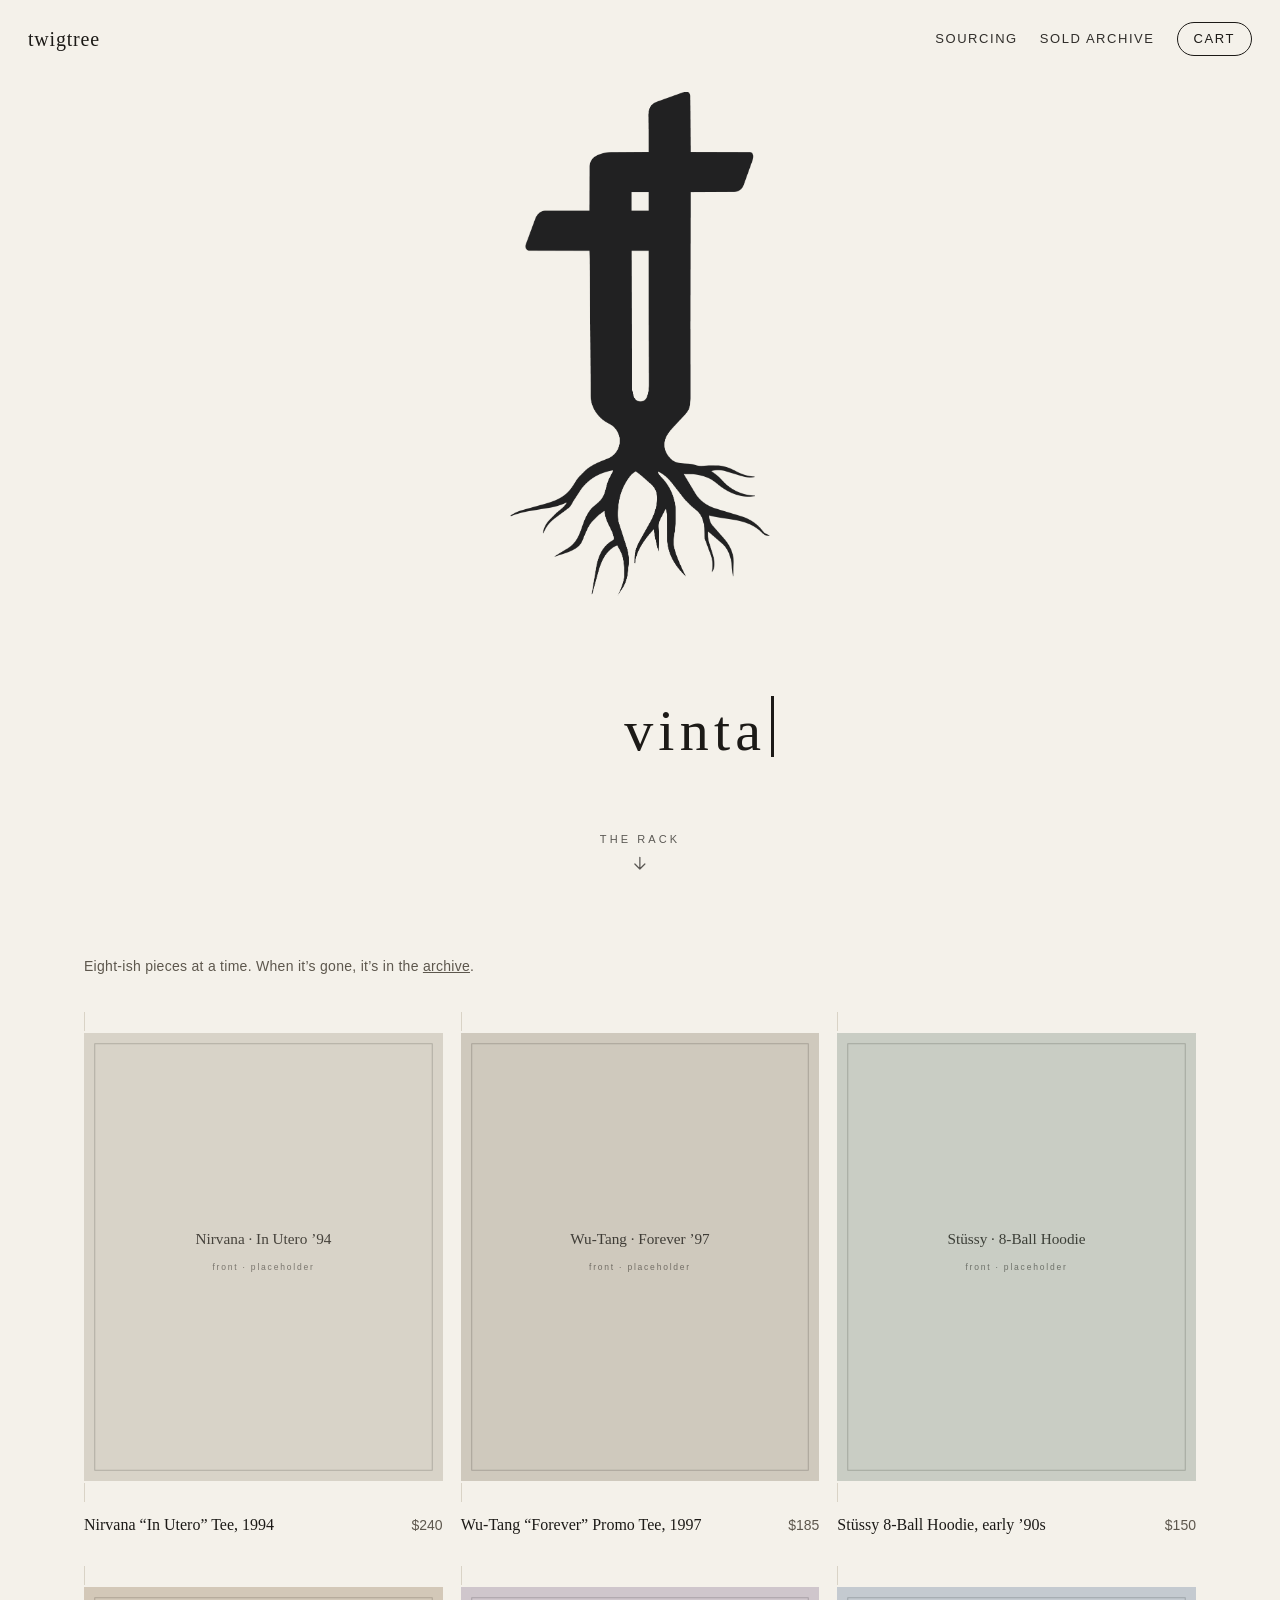
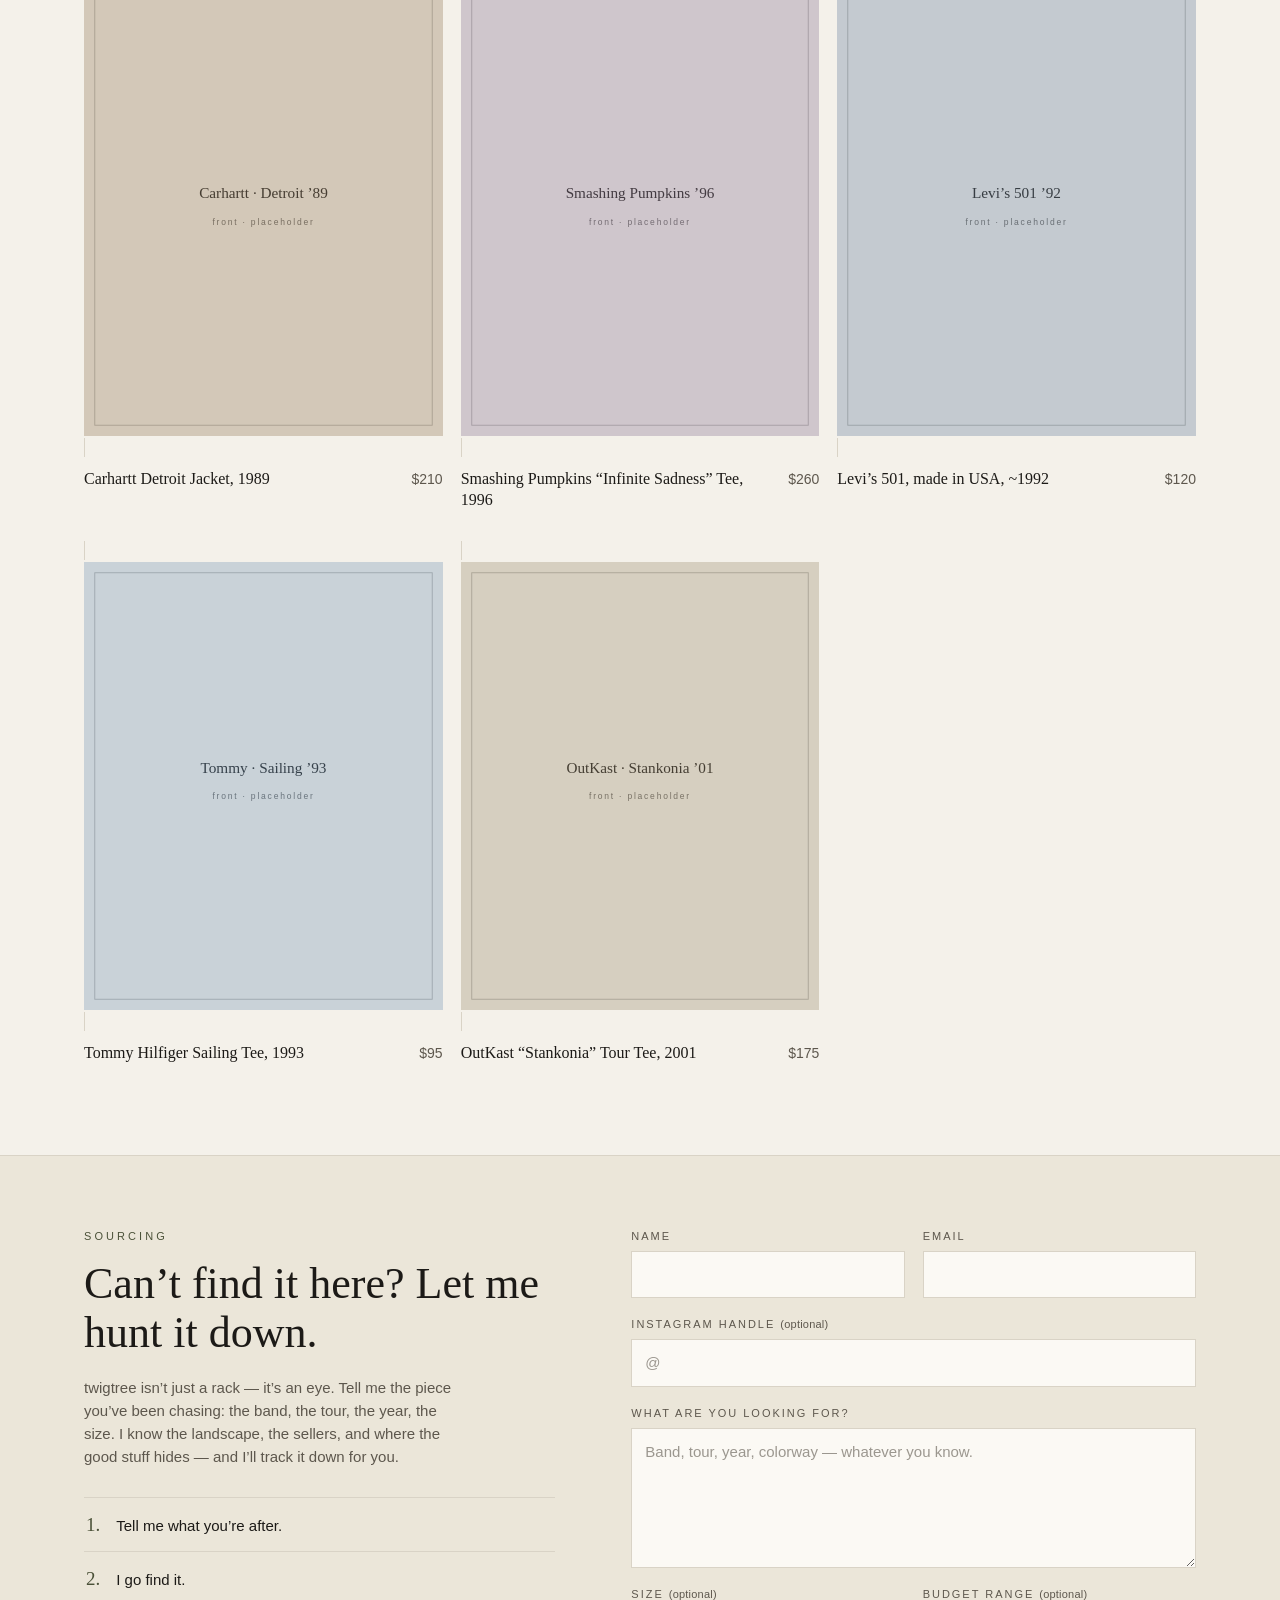
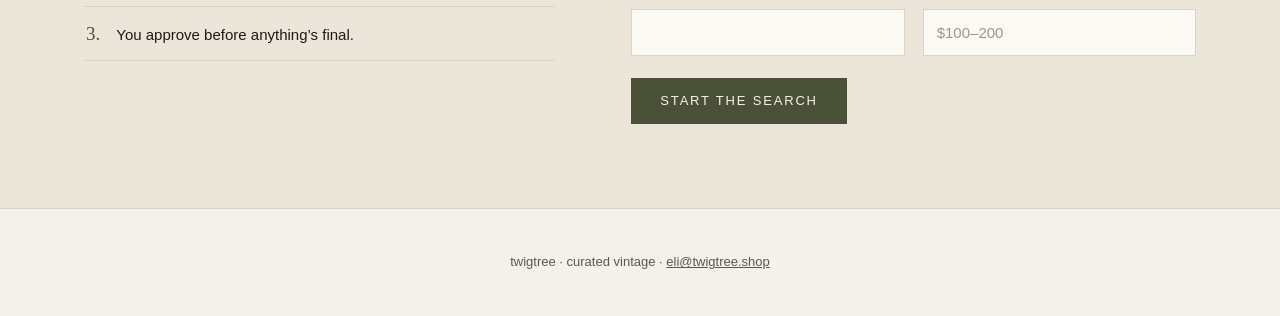
==== commit dd610948: "Add Netlify Identity widget to homepage for CMS invite links Identity invite/recovery emails link to" ====
--- a/index.html
+++ b/index.html
@@ -3,22 +3,26 @@
 <head>
   <meta charset="UTF-8">
   <meta name="viewport" content="width=device-width, initial-scale=1.0">
-  <title>Twig Tree — Vintage Streetwear</title>
-  <meta name="description" content="Twig Tree. A small, curated shop for vintage streetwear and band tees. Few pieces, all real.">
+  <title>twigtree — Vintage Streetwear</title>
+  <meta name="description" content="twigtree. A small, curated shop for vintage streetwear and band tees. Few pieces, all real.">
   <link rel="icon" href="assets/logo.png">
   <link rel="stylesheet" href="css/style.css">
+  <!-- Netlify Identity: detects invite/recovery links in the URL and opens
+       the signup/login modal, so CMS invites work from the homepage -->
+  <script src="https://identity.netlify.com/v1/netlify-identity-widget.js"></script>
 </head>
 <body data-page="shop">
 
   <!-- ============================================================
        HERO — animated intro (see js/hero.js):
-       oversized logo flashes centered → settles into its resting spot
-       on the left → a typewriter cycles words beside it.
+       oversized logo flashes centered → settles into its big resting
+       spot → a typewriter cycles words beneath it.
        ============================================================ -->
   <header class="hero" id="hero">
     <nav class="hero__nav">
-      <span class="hero__nav-brand">Twig&nbsp;Tree</span>
+      <span class="hero__nav-brand">twigtree</span>
       <div class="hero__nav-links">
+        <a href="#sourcing">Sourcing</a>
         <a href="sold.html">Sold archive</a>
         <button class="cart-toggle" id="cart-toggle" aria-label="Open cart">
           Cart <span class="cart-toggle__count" id="cart-count" hidden>0</span>
@@ -26,9 +30,9 @@
       </div>
     </nav>
 
-    <img class="hero__logo" id="hero-logo" src="assets/logo.png" alt="Twig Tree">
+    <img class="hero__logo" id="hero-logo" src="assets/logo.png" alt="twigtree">
 
-    <h1 class="sr-only">Twig Tree — vintage streetwear, one piece at a time</h1>
+    <h1 class="sr-only">twigtree — vintage streetwear, one piece at a time</h1>
 
     <!-- Typewriter masthead (decorative — the h1 above carries the meaning) -->
     <div class="hero__type" aria-hidden="true">
@@ -56,8 +60,83 @@
     </section>
   </main>
 
+  <!-- ============================================================
+       SOURCING — "hire me to find it" lead capture.
+       The form is static HTML with data-netlify="true" so Netlify
+       auto-detects it at deploy time; js/sourcing.js submits it via
+       fetch and swaps in the thank-you note in place.
+       ============================================================ -->
+  <section class="sourcing" id="sourcing">
+    <div class="sourcing__inner">
+      <div class="sourcing__copy">
+        <p class="sourcing__eyebrow">Sourcing</p>
+        <h2 class="sourcing__title">Can’t find it here? Let me hunt it down.</h2>
+        <p class="sourcing__pitch">twigtree isn’t just a rack — it’s an eye. Tell me the piece you’ve been chasing: the band, the tour, the year, the size. I know the landscape, the sellers, and where the good stuff hides — and I’ll track it down for you.</p>
+        <ol class="sourcing__steps">
+          <li>Tell me what you’re after.</li>
+          <li>I go find it.</li>
+          <li>You approve before anything’s final.</li>
+        </ol>
+      </div>
+
+      <form class="sourcing__form" id="sourcing-form" name="sourcing-request"
+            method="POST" action="#sourcing" data-netlify="true" netlify-honeypot="bot-field">
+        <!-- Netlify needs the form name in the payload too -->
+        <input type="hidden" name="form-name" value="sourcing-request">
+        <!-- honeypot: hidden from humans, tempting to bots -->
+        <p class="sourcing__trap" aria-hidden="true">
+          <label>Leave this field empty: <input name="bot-field" tabindex="-1" autocomplete="off"></label>
+        </p>
+
+        <div class="sourcing__row">
+          <div class="sourcing__field">
+            <label for="src-name">Name</label>
+            <input id="src-name" name="name" type="text" required autocomplete="name">
+          </div>
+          <div class="sourcing__field">
+            <label for="src-email">Email</label>
+            <input id="src-email" name="email" type="email" required autocomplete="email">
+          </div>
+        </div>
+
+        <div class="sourcing__field">
+          <label for="src-instagram">Instagram handle <span>(optional)</span></label>
+          <input id="src-instagram" name="instagram" type="text" placeholder="@">
+        </div>
+
+        <div class="sourcing__field">
+          <label for="src-want">What are you looking for?</label>
+          <textarea id="src-want" name="looking-for" rows="5" required
+                    placeholder="Band, tour, year, colorway — whatever you know."></textarea>
+        </div>
+
+        <div class="sourcing__row">
+          <div class="sourcing__field">
+            <label for="src-size">Size <span>(optional)</span></label>
+            <input id="src-size" name="size" type="text">
+          </div>
+          <div class="sourcing__field">
+            <label for="src-budget">Budget range <span>(optional)</span></label>
+            <input id="src-budget" name="budget" type="text" placeholder="$100–200">
+          </div>
+        </div>
+
+        <button class="btn btn--primary sourcing__submit" type="submit">Start the search</button>
+        <p class="sourcing__error" id="sourcing-error" hidden>
+          Something went wrong — email <a href="mailto:eli@twigtree.shop">eli@twigtree.shop</a> instead.
+        </p>
+      </form>
+
+      <!-- Shown in place of the form after a successful submit -->
+      <div class="sourcing__thanks" id="sourcing-thanks" hidden tabindex="-1">
+        <p class="sourcing__thanks-title">Got it — I’ll be in touch soon.</p>
+        <p class="sourcing__thanks-sub">The hunt starts now. Keep an eye on your inbox.</p>
+      </div>
+    </div>
+  </section>
+
   <footer class="footer">
-    <p>Twig Tree · curated vintage · <a href="mailto:eli@twigtree.shop">eli@twigtree.shop</a></p>
+    <p>twigtree · curated vintage · <a href="mailto:eli@twigtree.shop">eli@twigtree.shop</a></p>
   </footer>
 
   <!-- ============================================================
@@ -85,5 +164,19 @@
   <script src="js/hero.js"></script>
   <script src="js/cart.js"></script>
   <script src="js/main.js"></script>
+  <script src="js/sourcing.js"></script>
+  <!-- After completing a Netlify Identity invite/login here, send the new
+       user into the CMS (standard Decap + Identity setup step) -->
+  <script>
+    if (window.netlifyIdentity) {
+      window.netlifyIdentity.on('init', (user) => {
+        if (!user) {
+          window.netlifyIdentity.on('login', () => {
+            document.location.href = '/admin/';
+          });
+        }
+      });
+    }
+  </script>
 </body>
 </html>
--- a/css/style.css
+++ b/css/style.css
@@ -6,6 +6,7 @@
 :root {
   --paper: #f4f1ea;        /* page background */
   --paper-raised: #fbf9f4; /* cards / panels */
+  --paper-deep: #ebe6d9;   /* the sourcing band — a shade warmer than the page */
   --ink: #1c1a17;          /* primary text */
   --ink-soft: #5d574d;     /* secondary text */
   --line: #d9d3c6;         /* hairlines */
@@ -38,22 +39,19 @@
 /* ==========================================================================
    HERO — animated intro (logic in js/hero.js)
    Warm paper, ink mark. The logo flashes centered and oversized, settles
-   into its resting spot on the left, then a typewriter cycles words
-   beside it.
+   into its big resting spot, then a typewriter cycles words beneath it.
    ========================================================================== */
 
 .hero {
   /* Layout knobs: */
-  --logo-left: 56px;                 /* resting position, in from the left edge */
-  --logo-h: min(26vh, 200px);        /* resting logo height — hero is short now */
-  --logo-h-intro: min(50vh, 420px);  /* oversized intro logo height */
-  --logo-ratio: 0.514;               /* logo asset's width:height, for positioning the type */
-  --type-gap: 36px;                  /* air between the logo and the typed word */
+  --logo-top: 92px;                  /* resting position below the nav */
+  --logo-h: min(56vh, 600px);        /* resting logo height — most of the hero */
+  --logo-h-intro: min(66vh, 700px);  /* oversized intro logo height */
+  --type-gap: 42px;                  /* air between logo base and the typed word */
 
   position: relative;
-  height: min(46vh, 380px);
-  height: min(46svh, 380px);
-  min-height: 300px;
+  height: 100vh;
+  height: 100svh;
   color: var(--ink);
   overflow: hidden;
 }
@@ -136,22 +134,20 @@
 .hero__logo {
   position: absolute;
   z-index: 1;
+  left: 50%;
   /* default = settled, so the layout is sane even without JS */
-  top: 50%;
-  left: var(--logo-left);
+  top: var(--logo-top);
   height: var(--logo-h);
   width: auto;
-  transform: translateY(-50%);
+  transform: translateX(-50%);
   transition:
     top    0.9s var(--ease),
-    left   0.9s var(--ease),
     height 0.9s var(--ease),
     transform 0.9s var(--ease);
 }
 
 .hero__logo.is-intro {
-  top: 50%;
-  left: 50%;
+  top: 46%;
   height: var(--logo-h-intro);
   transform: translate(-50%, -50%);
   opacity: 0; /* until the flash plays */
@@ -175,13 +171,12 @@
 .hero__type {
   position: absolute;
   z-index: 1;
-  top: 50%;
-  left: calc(var(--logo-left) + (var(--logo-h) * var(--logo-ratio)) + var(--type-gap));
-  right: 24px;
-  transform: translateY(-50%);
-  text-align: left;
+  left: 0;
+  right: 0;
+  top: calc(var(--logo-top) + var(--logo-h) + var(--type-gap));
+  text-align: center;
   font-family: var(--serif);
-  font-size: clamp(28px, 5vw, 52px);
+  font-size: clamp(34px, 6vw, 58px);
   line-height: 1;
   letter-spacing: 0.09em;
   color: var(--ink);
@@ -602,6 +597,134 @@
 .cart-fab .cart-toggle__count { background: var(--paper); color: var(--ink); }
 
 /* ==========================================================================
+   SOURCING — "hire me to find it" band (form logic in js/sourcing.js)
+   Sits after the grid on a deeper paper shade so it reads as its own band.
+   ========================================================================== */
+
+.sourcing {
+  background: var(--paper-deep);
+  border-top: 1px solid var(--line);
+}
+
+.sourcing__inner {
+  max-width: 1160px;
+  margin: 0 auto;
+  padding: 72px 24px 84px;
+  display: grid;
+  grid-template-columns: 5fr 6fr;   /* editorial copy left, form right */
+  gap: 48px clamp(40px, 6vw, 96px);
+  align-items: start;
+}
+
+.sourcing__eyebrow {
+  font-size: 11px;
+  letter-spacing: 0.28em;
+  text-transform: uppercase;
+  color: var(--olive);
+  margin: 0 0 14px;
+}
+
+.sourcing__title {
+  font-family: var(--serif);
+  font-weight: 400;
+  font-size: clamp(28px, 3.6vw, 44px);
+  line-height: 1.12;
+  margin: 0 0 18px;
+}
+
+.sourcing__pitch {
+  color: var(--ink-soft);
+  max-width: 46ch;
+  margin: 0 0 28px;
+}
+
+/* the 3-step: quiet list, serif numerals in olive */
+.sourcing__steps {
+  list-style: none;
+  counter-reset: step;
+  margin: 0;
+  padding: 0;
+  border-top: 1px solid var(--line);
+}
+.sourcing__steps li {
+  counter-increment: step;
+  display: flex;
+  align-items: baseline;
+  gap: 16px;
+  padding: 12px 2px;
+  border-bottom: 1px solid var(--line);
+}
+.sourcing__steps li::before {
+  content: counter(step) ".";
+  font-family: var(--serif);
+  font-size: 19px;
+  color: var(--olive);
+}
+
+/* ---- The request form ---- */
+
+.sourcing__form { display: flex; flex-direction: column; gap: 18px; }
+/* display:flex would beat the [hidden] attribute after submit — force it */
+.sourcing__form[hidden] { display: none; }
+
+.sourcing__row {
+  display: grid;
+  grid-template-columns: 1fr 1fr;
+  gap: 18px;
+}
+
+.sourcing__field { display: flex; flex-direction: column; gap: 6px; }
+
+.sourcing__field label {
+  font-size: 11px;
+  letter-spacing: 0.18em;
+  text-transform: uppercase;
+  color: var(--ink-soft);
+}
+.sourcing__field label span { text-transform: none; letter-spacing: 0.02em; }
+
+.sourcing__field input,
+.sourcing__field textarea {
+  font: inherit;
+  color: var(--ink);
+  background: var(--paper-raised);
+  border: 1px solid var(--line);
+  border-radius: 0;
+  padding: 11px 13px;
+}
+.sourcing__field textarea { resize: vertical; min-height: 110px; }
+
+.sourcing__field input:focus,
+.sourcing__field textarea:focus {
+  outline: none;
+  border-color: var(--ink);
+}
+
+.sourcing__field ::placeholder { color: var(--ink-soft); opacity: 0.6; }
+
+.sourcing__submit { align-self: flex-start; margin-top: 4px; }
+
+.sourcing__error { color: #8a3b2e; font-size: 14px; margin: 0; }
+
+/* honeypot — visually gone, still in the DOM for bots to trip on */
+.sourcing__trap {
+  position: absolute;
+  left: -9999px;
+  margin: 0;
+}
+
+/* ---- Thank-you state (js/sourcing.js swaps it in for the form) ---- */
+
+.sourcing__thanks { padding: 24px 0; outline: none; }
+.sourcing__thanks-title {
+  font-family: var(--serif);
+  font-size: clamp(24px, 3vw, 34px);
+  line-height: 1.2;
+  margin: 0 0 10px;
+}
+.sourcing__thanks-sub { color: var(--ink-soft); margin: 0; }
+
+/* ==========================================================================
    FOOTER
    ========================================================================== */
 
@@ -621,6 +744,9 @@
 
 @media (max-width: 900px) {
   .grid { grid-template-columns: repeat(2, 1fr); }
+
+  /* sourcing: copy stacks above the form */
+  .sourcing__inner { grid-template-columns: 1fr; gap: 40px; padding: 56px 24px 64px; }
 }
 
 @media (max-width: 600px) {
@@ -637,38 +763,29 @@
   /* keep the close button clear of the name on small screens */
   .detail__name { padding-right: 40px; }
 
-  .hero__nav { padding: 18px 18px; }
+  /* three nav links + cart have to share a phone width */
+  .hero__nav { padding: 18px 16px; gap: 10px; }
+  .hero__nav-brand { font-size: 18px; }
+  .hero__nav-links { gap: 12px; }
+  .hero__nav-links a {
+    font-size: 10.5px;
+    letter-spacing: 0.06em;
+    white-space: nowrap;
+  }
+  .cart-toggle { padding: 5px 11px; font-size: 10.5px; letter-spacing: 0.06em; }
+
   .shop { padding-top: 40px; }
 
-  /* Not enough width for the side-by-side layout — stack the logo above
-     the typewriter instead, both centered. */
+  /* sourcing form fields stack in one column */
+  .sourcing__row { grid-template-columns: 1fr; }
+  .sourcing__submit { align-self: stretch; }
+
+  /* slightly smaller logo so the word stays comfortably on screen */
   .hero {
-    height: min(52vh, 420px);
-    --logo-top: 44px;
-    --logo-h: min(20vh, 160px);
-    --logo-h-intro: min(46vh, 380px);
-    --type-gap: 20px;
-  }
-
-  .hero__logo {
-    top: var(--logo-top);
-    left: 50%;
-    transform: translateX(-50%);
-  }
-
-  .hero__logo.is-intro {
-    top: 44%;
-    left: 50%;
-    transform: translate(-50%, -50%);
-  }
-
-  .hero__type {
-    top: calc(var(--logo-top) + var(--logo-h) + var(--type-gap));
-    left: 0;
-    right: 0;
-    transform: none;
-    text-align: center;
-    font-size: clamp(24px, 7vw, 40px);
+    --logo-top: 80px;
+    --logo-h: min(50vh, 440px);
+    --logo-h-intro: min(58vh, 500px);
+    --type-gap: 32px;
   }
 }
 
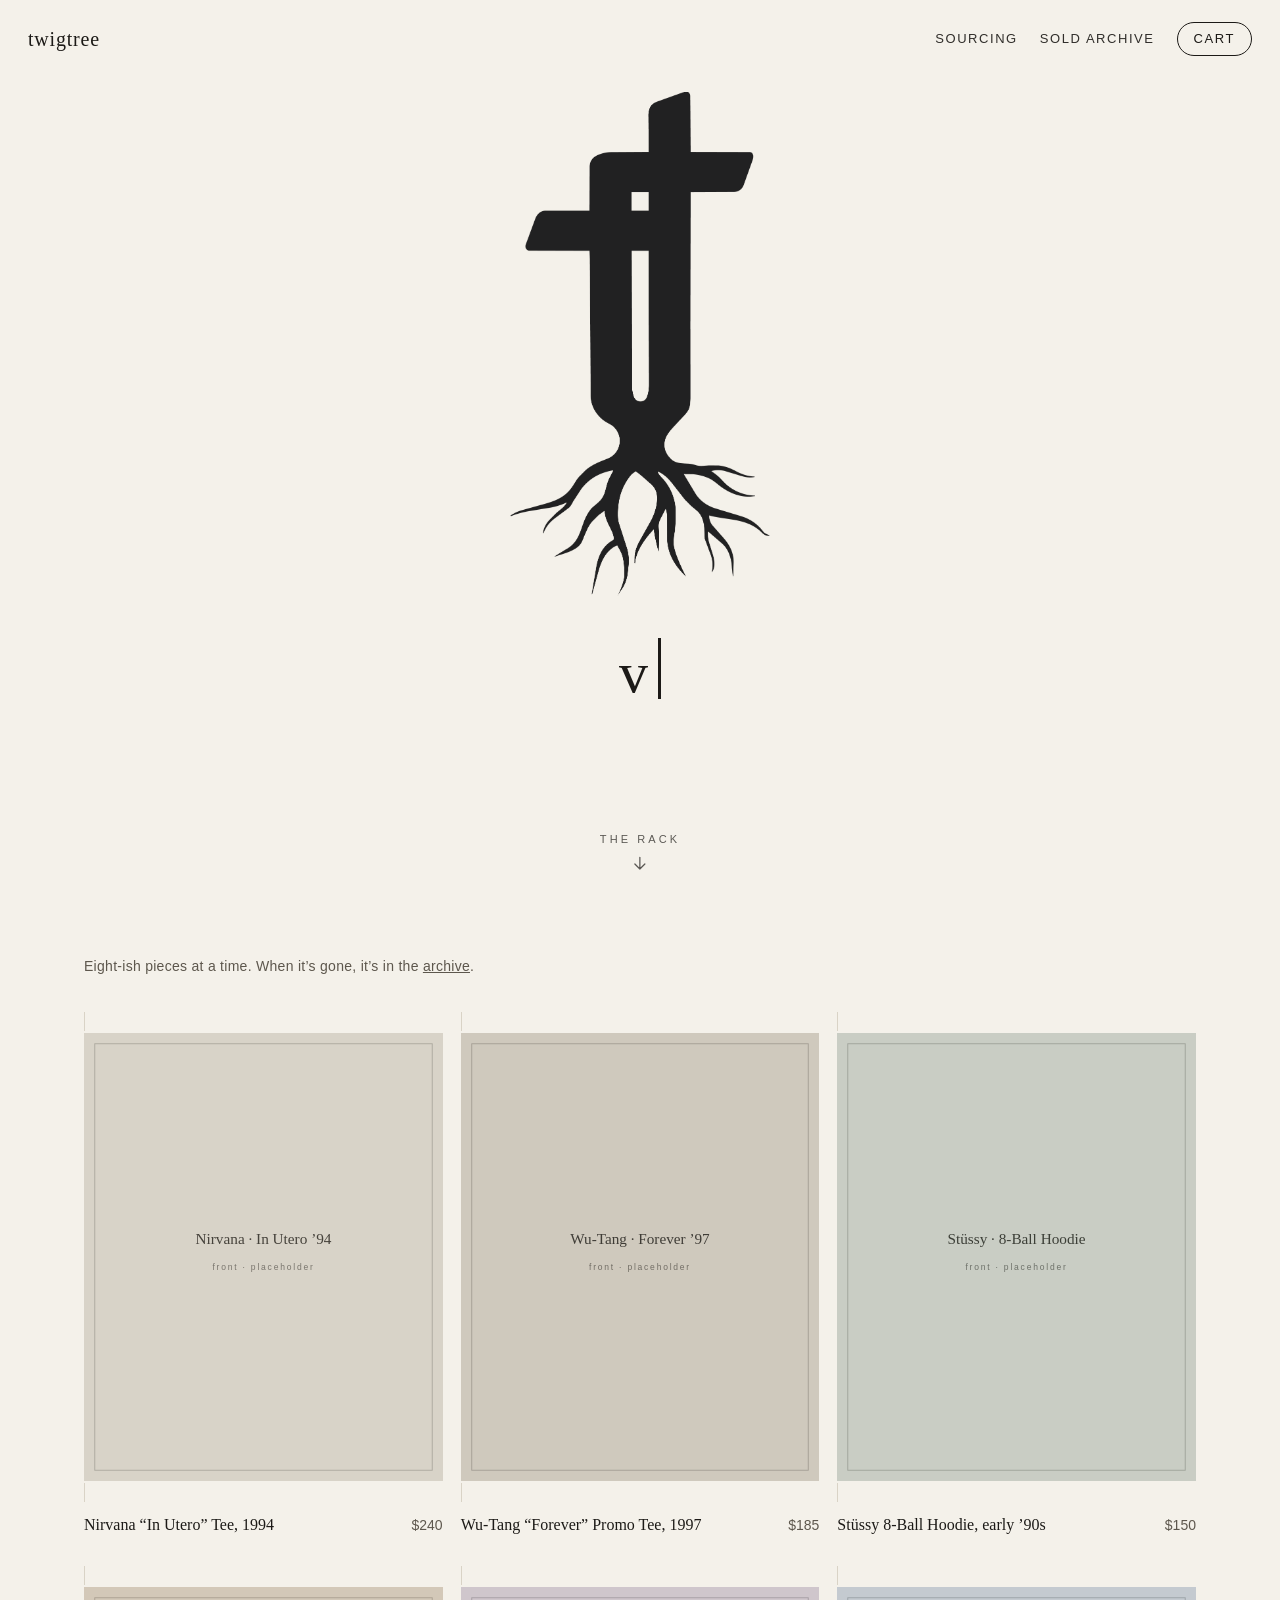
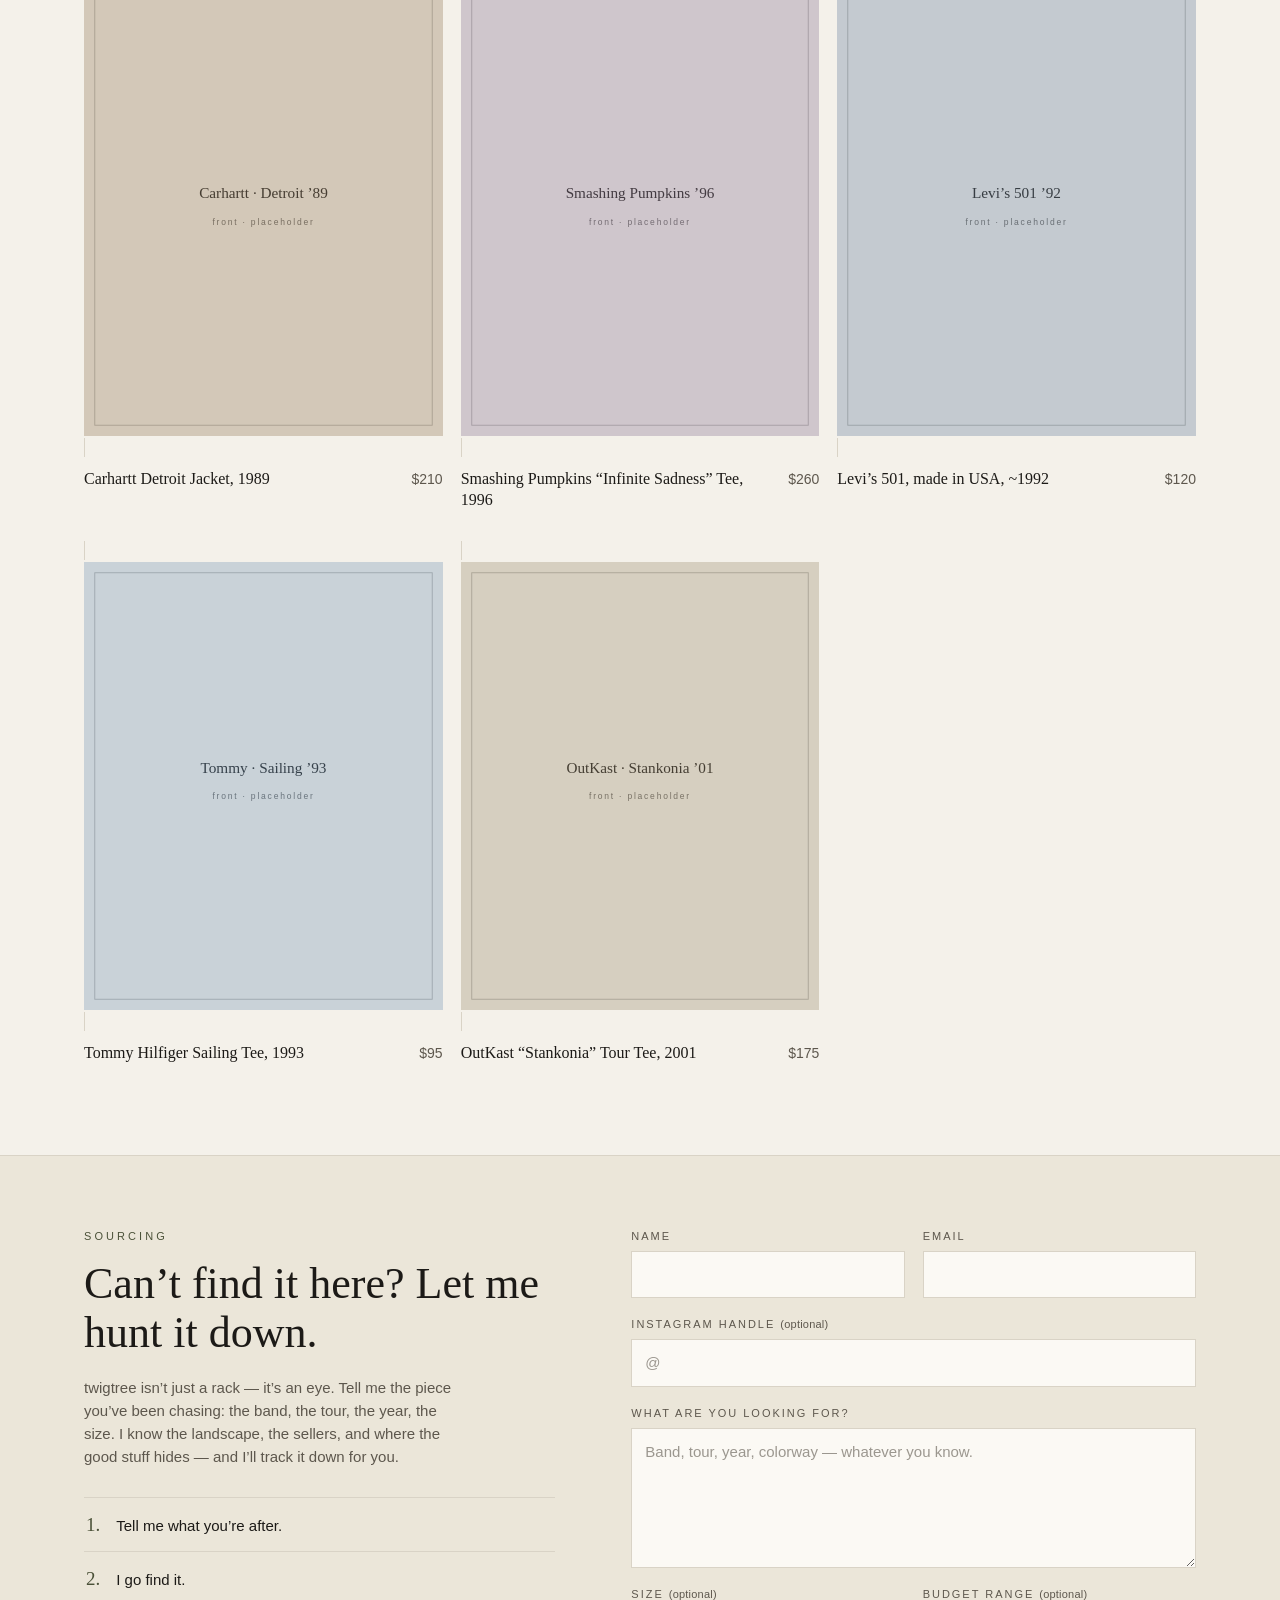
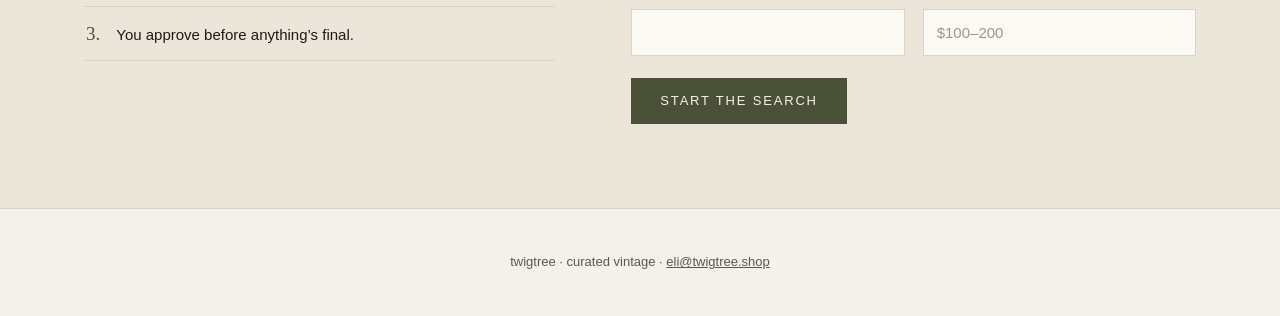
==== commit a77ab3db: "Fix typewriter centering in hero .hero__type had white-space: pre, which rendered the HTML source in" ====
--- a/index.html
+++ b/index.html
@@ -34,10 +34,10 @@
 
     <h1 class="sr-only">twigtree — vintage streetwear, one piece at a time</h1>
 
-    <!-- Typewriter masthead (decorative — the h1 above carries the meaning) -->
-    <div class="hero__type" aria-hidden="true">
-      <span class="hero__word" id="hero-word"></span><span class="hero__cursor" id="hero-cursor"></span>
-    </div>
+    <!-- Typewriter masthead (decorative — the h1 above carries the meaning).
+         Kept on one line: stray whitespace in here would render and knock
+         the centering off. -->
+    <div class="hero__type" aria-hidden="true"><span class="hero__word" id="hero-word"></span><span class="hero__cursor" id="hero-cursor"></span></div>
 
     <!-- Subtle scroll cue: the listings live below the fold -->
     <a class="hero__scroll-cue" href="#shop" aria-label="Scroll to listings">
--- a/css/style.css
+++ b/css/style.css
@@ -180,8 +180,11 @@
   line-height: 1;
   letter-spacing: 0.09em;
   color: var(--ink);
-  white-space: pre; /* typed spaces must keep their width */
-}
+}
+
+/* pre lives on the word span only: a mid-type trailing space ("one ") must
+   keep its width, but the container must not render markup whitespace */
+.hero__word { white-space: pre; }
 
 .hero__cursor {
   display: inline-block;
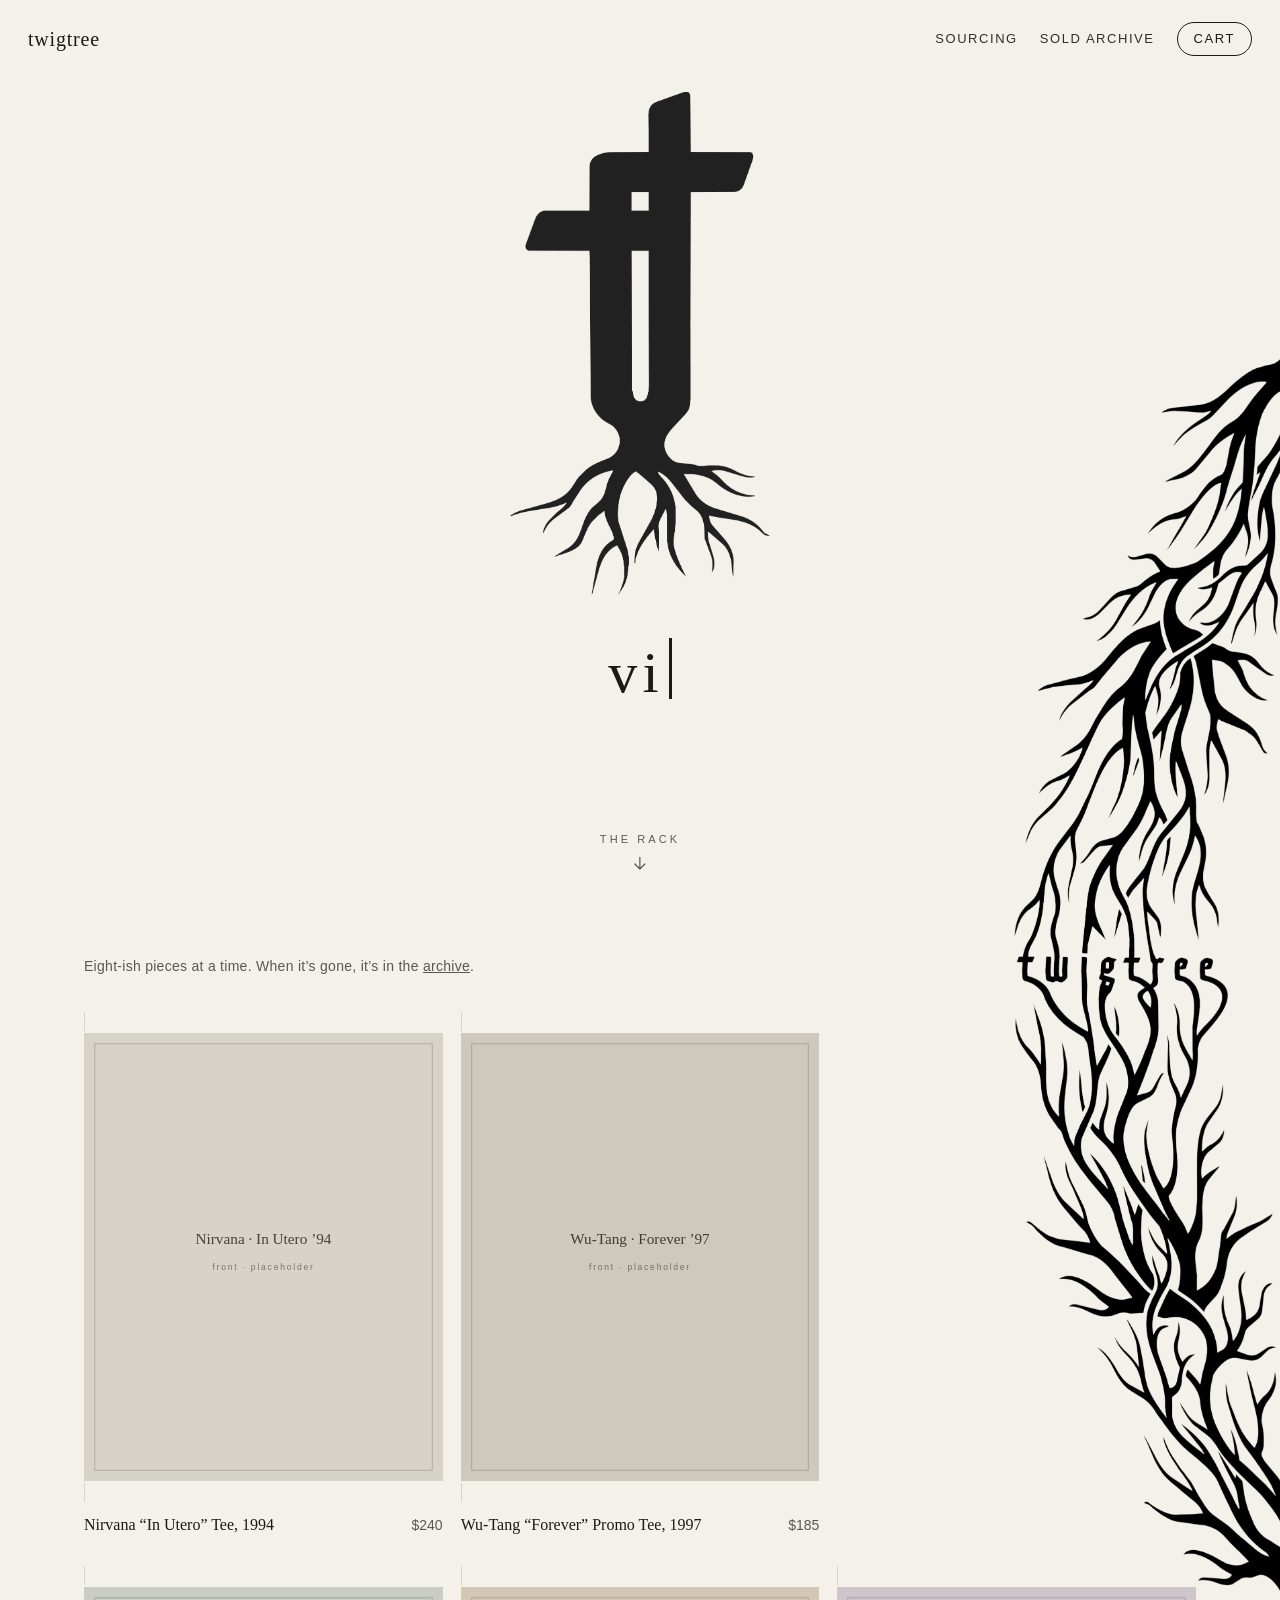
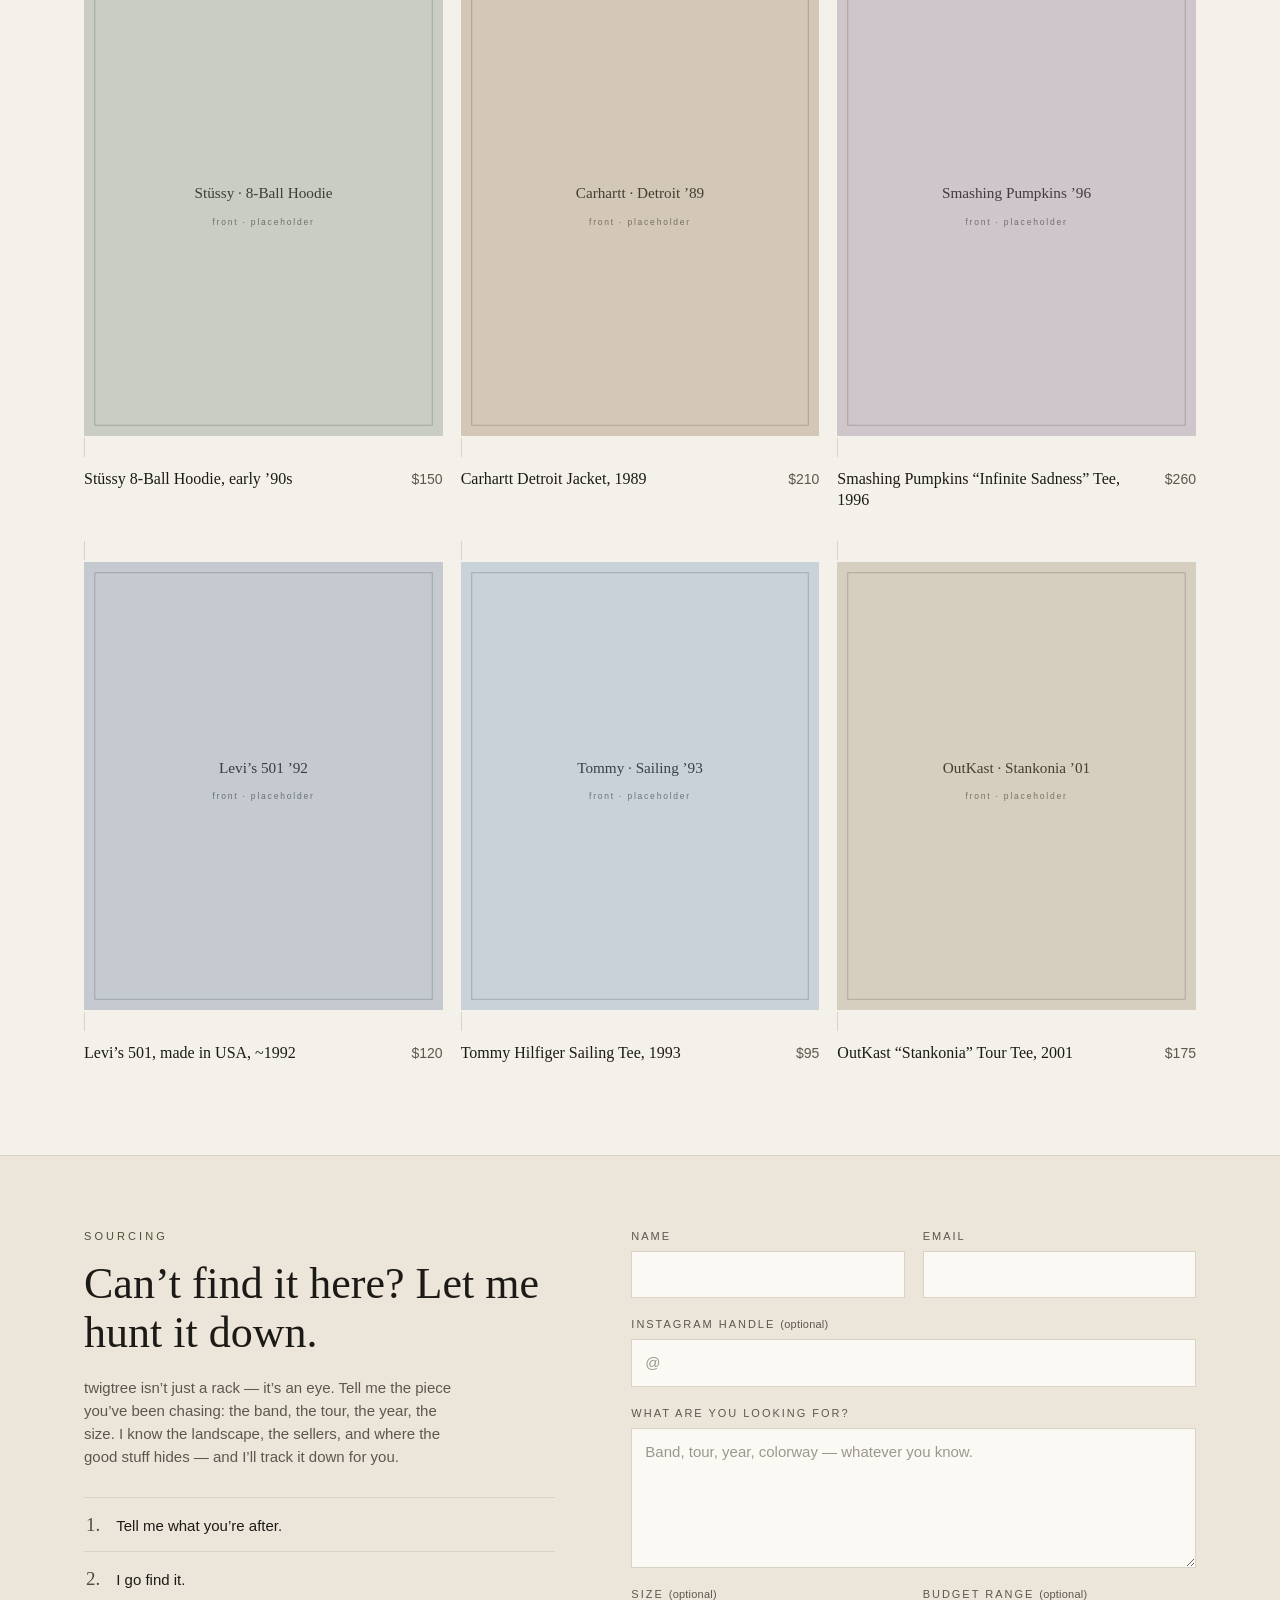
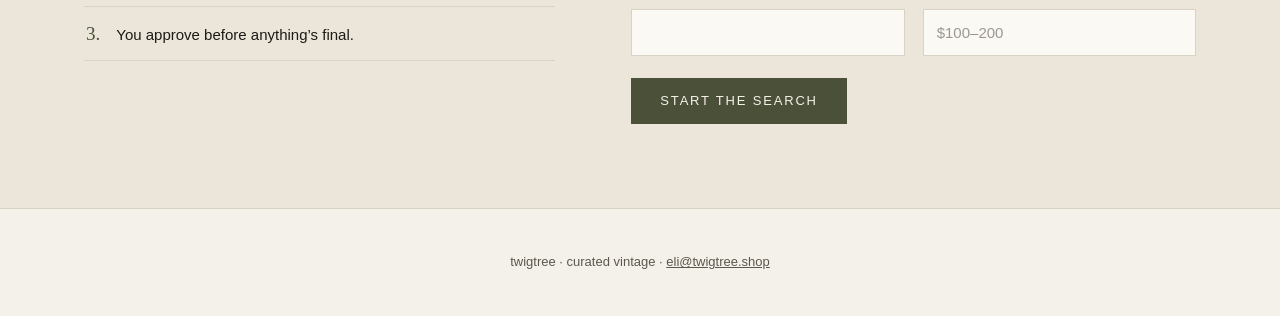
==== commit 5e54b1c0: "Add right-edge branch artwork with grid clearance The twig.tree.design.png branches hug the right ed" ====
--- a/index.html
+++ b/index.html
@@ -12,6 +12,13 @@
   <script src="https://identity.netlify.com/v1/netlify-identity-widget.js"></script>
 </head>
 <body data-page="shop">
+
+  <!-- Decorative branch artwork hugging the right edge: starts a third of
+       the way into the hero and trails down behind the first grid rows,
+       pulling the eye down the page. Row 1 of the grid keeps its third
+       column empty (see .grid__spacer in main.js) so the widest bulge of
+       the branches gets breathing room. -->
+  <img class="side-design" src="assets/twig.tree.design.png" alt="" aria-hidden="true">
 
   <!-- ============================================================
        HERO — animated intro (see js/hero.js):
--- a/css/style.css
+++ b/css/style.css
@@ -24,12 +24,28 @@
 
 body {
   margin: 0;
+  position: relative;   /* anchors the .side-design artwork */
+  overflow-x: clip;     /* its right edge sits 1px past the viewport */
   background: var(--paper);
   color: var(--ink);
   font-family: var(--sans);
   font-size: 15px;
   line-height: 1.55;
   -webkit-font-smoothing: antialiased;
+}
+
+/* ---- Side branch artwork (index page): right edge flush with (1px past)
+       the viewport edge, starting a third of the way into the hero, running
+       down behind the listings. Behind everything, clicks pass through. ---- */
+.side-design {
+  position: absolute;
+  top: 33vh;
+  top: 33svh;
+  right: -1px;
+  width: min(27vw, 400px);
+  z-index: -1;              /* behind hero + tiles, above the paper */
+  pointer-events: none;
+  mix-blend-mode: multiply; /* ink on paper even if the PNG loses its alpha */
 }
 
 a { color: inherit; }
@@ -318,6 +334,11 @@
    is removed so former row-mates flow down into the next row. */
 .tile--expanded { display: none; }
 
+/* Invisible cell in row 1, column 3 of the shop grid (inserted by main.js):
+   keeps the first row at two items so the side artwork has breathing room.
+   While a detail row is open the grid reverts to full three-across flow. */
+.grid:has(.detail) .grid__spacer { display: none; }
+
 /* Sold page variant */
 .grid--sold .tile { cursor: default; }
 .tile__sold-flag {
@@ -748,6 +769,10 @@
 @media (max-width: 900px) {
   .grid { grid-template-columns: repeat(2, 1fr); }
 
+  /* no room for the side artwork or the row-1 gap on narrow layouts */
+  .side-design { display: none; }
+  .grid__spacer { display: none; }
+
   /* sourcing: copy stacks above the form */
   .sourcing__inner { grid-template-columns: 1fr; gap: 40px; padding: 56px 24px 64px; }
 }
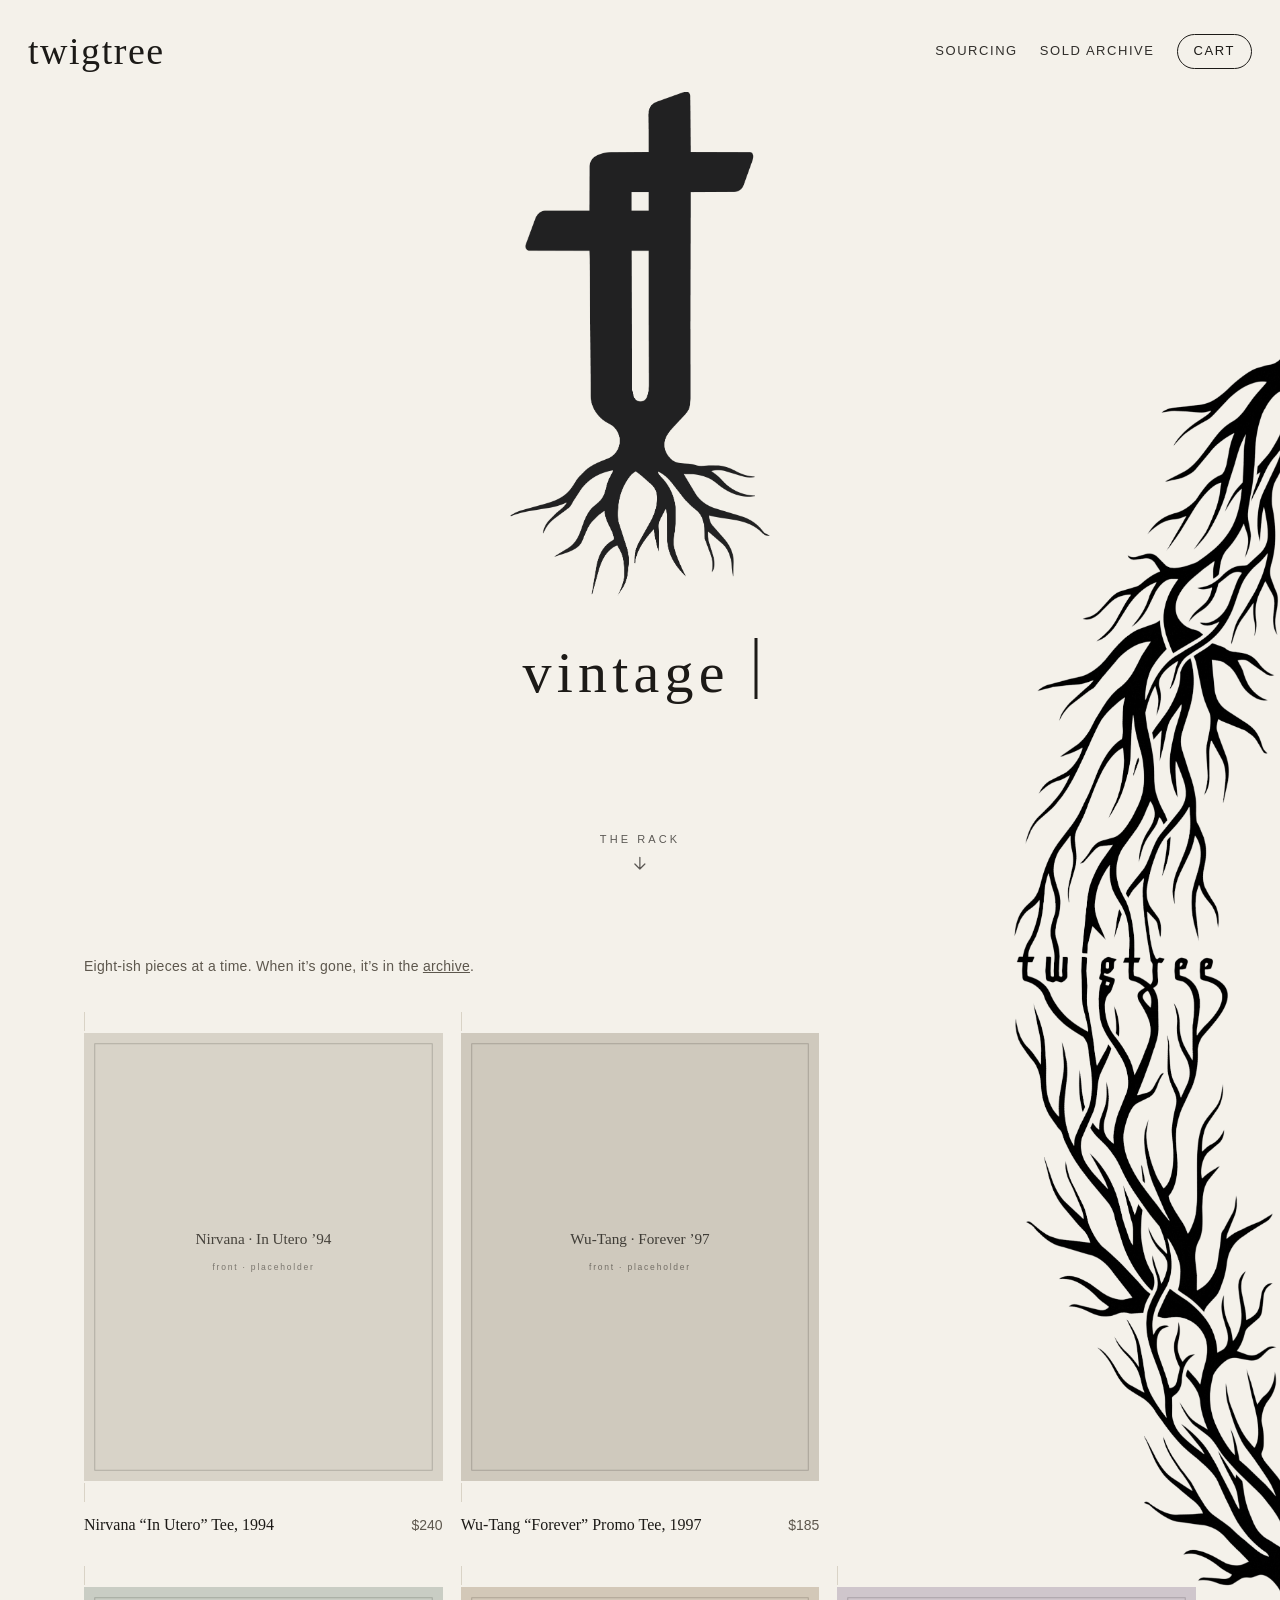
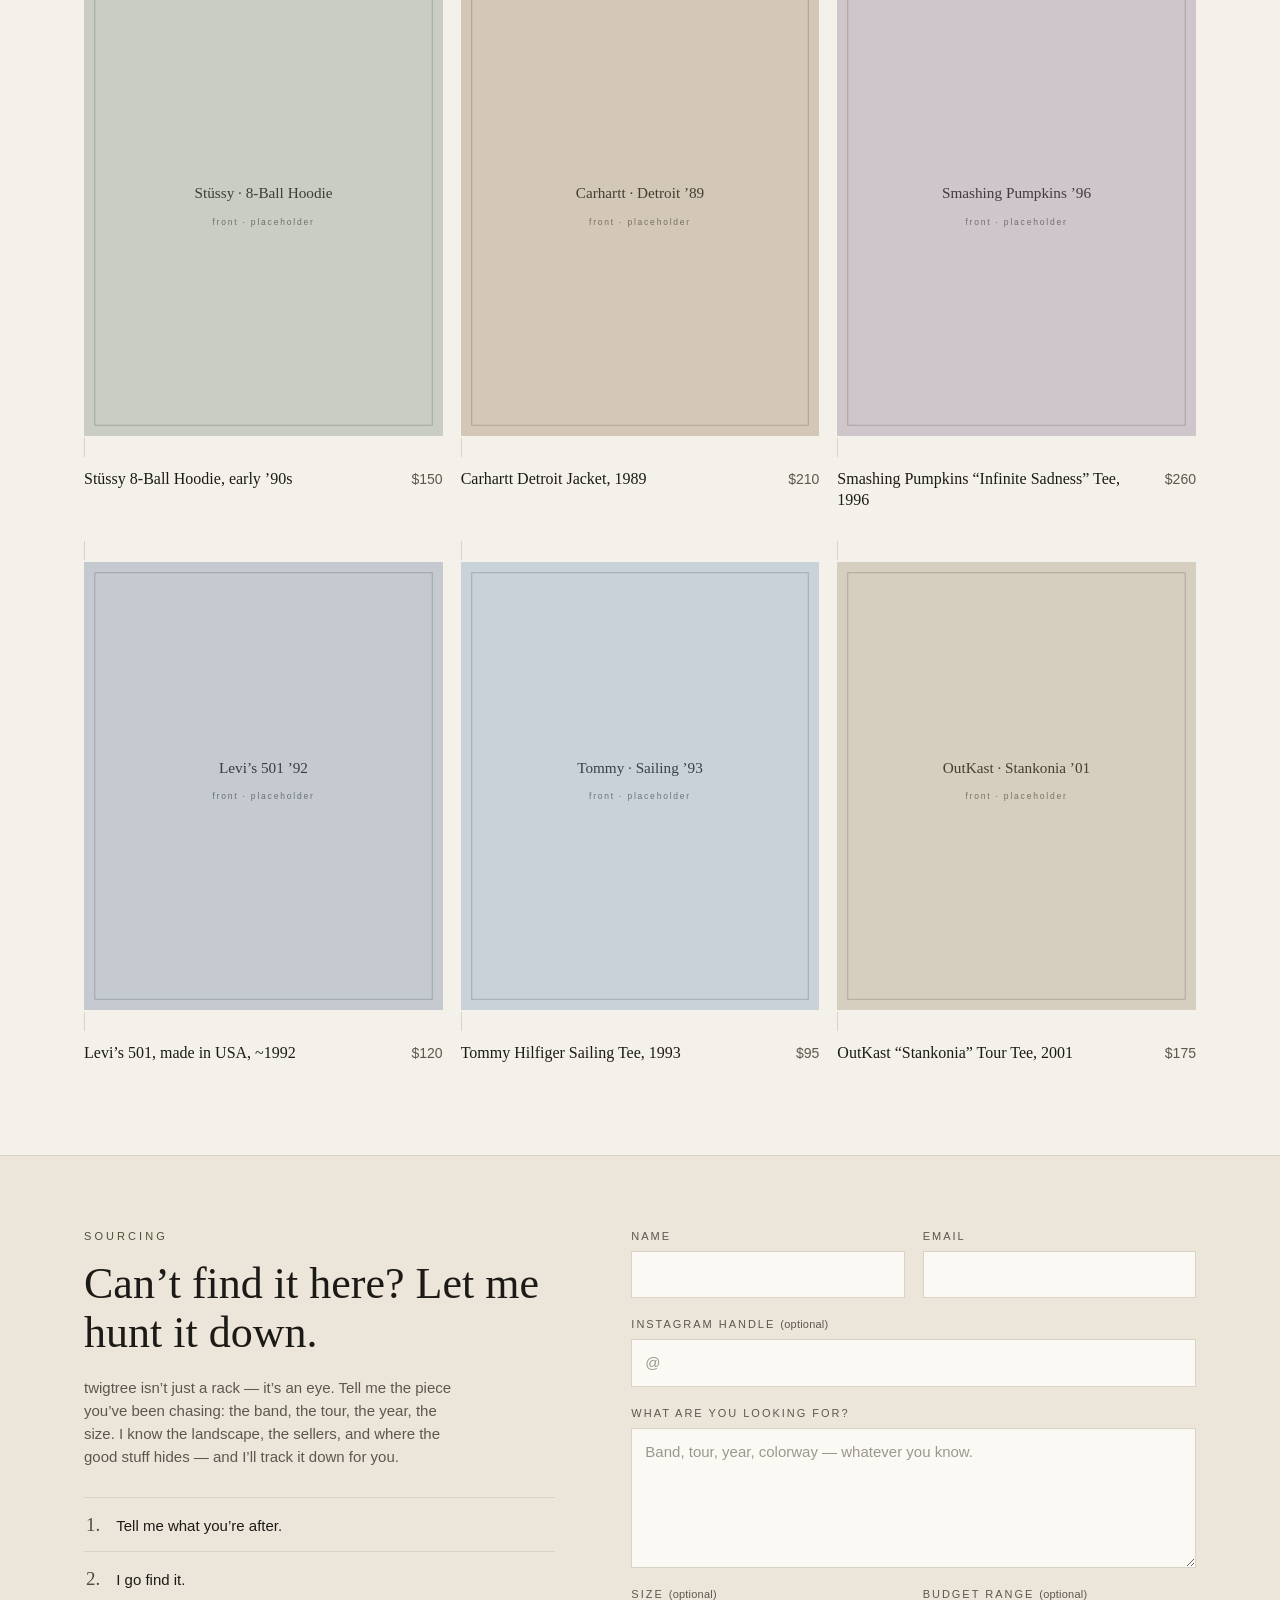
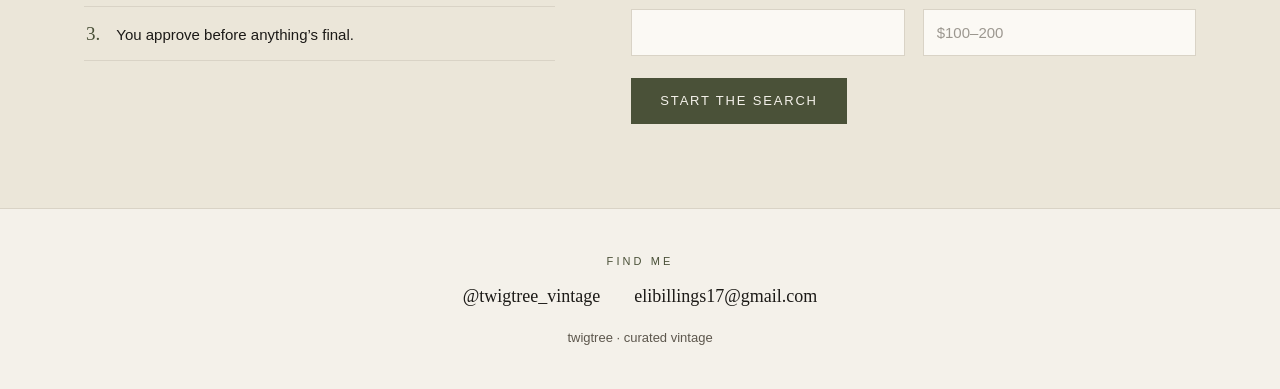
==== commit 319d8e1a: "Add socials footer, docked hero intro with mission statement, bigger wordmark - Socials: "Find me" f" ====
--- a/index.html
+++ b/index.html
@@ -46,6 +46,12 @@
          the centering off. -->
     <div class="hero__type" aria-hidden="true"><span class="hero__word" id="hero-word"></span><span class="hero__cursor" id="hero-cursor"></span></div>
 
+    <!-- Mission statement: sits to the right of the logo + typewriter
+         group, vertically centered on it (drops below on small screens) -->
+    <div class="hero__mission">
+      <p>Vintage clothing and more. If there’s something specific you’ve been looking for — I’ll track it down for you.</p>
+    </div>
+
     <!-- Subtle scroll cue: the listings live below the fold -->
     <a class="hero__scroll-cue" href="#shop" aria-label="Scroll to listings">
       <span>The rack</span>
@@ -130,7 +136,7 @@
 
         <button class="btn btn--primary sourcing__submit" type="submit">Start the search</button>
         <p class="sourcing__error" id="sourcing-error" hidden>
-          Something went wrong — email <a href="mailto:eli@twigtree.shop">eli@twigtree.shop</a> instead.
+          Something went wrong — email <a href="mailto:elibillings17@gmail.com">elibillings17@gmail.com</a> instead.
         </p>
       </form>
 
@@ -142,8 +148,14 @@
     </div>
   </section>
 
-  <footer class="footer">
-    <p>twigtree · curated vintage · <a href="mailto:eli@twigtree.shop">eli@twigtree.shop</a></p>
+  <!-- Socials / contact -->
+  <footer class="footer" id="socials">
+    <p class="footer__eyebrow">Find me</p>
+    <p class="footer__links">
+      <a href="https://www.instagram.com/twigtree_vintage" target="_blank" rel="noopener noreferrer">@twigtree_vintage</a>
+      <a href="mailto:elibillings17@gmail.com">elibillings17@gmail.com</a>
+    </p>
+    <p class="footer__fine">twigtree · curated vintage</p>
   </footer>
 
   <!-- ============================================================
--- a/css/style.css
+++ b/css/style.css
@@ -59,11 +59,17 @@
    ========================================================================== */
 
 .hero {
-  /* Layout knobs: */
-  --logo-top: 92px;                  /* resting position below the nav */
-  --logo-h: min(56vh, 600px);        /* resting logo height — most of the hero */
+  /* Layout knobs. The DEFAULT is the DOCKED state — logo + typewriter
+     tucked into the top-left third with the mission beside them — so the
+     page is sane without JS. hero.js plays the intro center-stage by
+     adding .is-staging, then swaps it for .is-docked to snap back here. */
+  --logo-top: 120px;                 /* docked position — clear of the nav brand */
+  --logo-h: min(42vh, 440px);        /* docked logo height — sizable corner */
   --logo-h-intro: min(66vh, 700px);  /* oversized intro logo height */
-  --type-gap: 42px;                  /* air between logo base and the typed word */
+  --type-gap: 34px;                  /* air between logo base and the typed word */
+  --type-size: clamp(26px, 4vw, 40px); /* typed word, scaled to the docked group */
+  --group-x: 20%;                    /* horizontal center of the logo + typewriter
+                                        package — the mission sits to its right */
 
   position: relative;
   height: 100vh;
@@ -71,6 +77,19 @@
   color: var(--ink);
   overflow: hidden;
 }
+
+/* Staging: the intro plays center-stage and big; mission waits offstage */
+.hero.is-staging {
+  --logo-top: 92px;
+  --logo-h: min(56vh, 600px);
+  --type-gap: 42px;
+  --type-size: clamp(34px, 6vw, 58px);
+  --group-x: 50%;
+}
+
+/* The dock snap is brisk — noticeably quicker than the intro settle */
+.hero.is-docked .hero__logo,
+.hero.is-docked .hero__type { transition-duration: 0.45s; }
 
 /* accessible page title (visual heading duty is done by the logo) */
 .sr-only {
@@ -95,7 +114,7 @@
 
 .hero__nav-brand {
   font-family: var(--serif);
-  font-size: 20px;
+  font-size: 38px;
   letter-spacing: 0.04em;
   text-decoration: none;
 }
@@ -150,7 +169,7 @@
 .hero__logo {
   position: absolute;
   z-index: 1;
-  left: 50%;
+  left: var(--group-x);
   /* default = settled, so the layout is sane even without JS */
   top: var(--logo-top);
   height: var(--logo-h);
@@ -158,11 +177,13 @@
   transform: translateX(-50%);
   transition:
     top    0.9s var(--ease),
+    left   0.9s var(--ease),
     height 0.9s var(--ease),
     transform 0.9s var(--ease);
 }
 
 .hero__logo.is-intro {
+  left: 50%; /* the flash plays dead-center, then glides to the group spot */
   top: 46%;
   height: var(--logo-h-intro);
   transform: translate(-50%, -50%);
@@ -187,15 +208,24 @@
 .hero__type {
   position: absolute;
   z-index: 1;
-  left: 0;
-  right: 0;
+  /* shrink-wrapped box whose center tracks the logo's center, so the
+     word stays centered under the logo wherever the group sits */
+  left: var(--group-x);
+  transform: translateX(-50%);
   top: calc(var(--logo-top) + var(--logo-h) + var(--type-gap));
   text-align: center;
+  white-space: nowrap;
   font-family: var(--serif);
-  font-size: clamp(34px, 6vw, 58px);
+  font-size: var(--type-size);
   line-height: 1;
   letter-spacing: 0.09em;
   color: var(--ink);
+  /* rides along on the dock snap, tracking the logo */
+  transition:
+    top       0.9s var(--ease),
+    left      0.9s var(--ease),
+    font-size 0.9s var(--ease),
+    transform 0.9s var(--ease);
 }
 
 /* pre lives on the word span only: a mid-type trailing space ("one ") must
@@ -217,6 +247,46 @@
 @keyframes cursor-blink {
   0%, 60% { opacity: 1; }
   61%, 100% { opacity: 0; }
+}
+
+/* ---- Mission statement: low and toward the hero's center — starting
+        just below the typed-word line, clear of the group's widest words
+        and of the right-edge branch artwork's breathing room. ---- */
+
+.hero__mission {
+  position: absolute;
+  z-index: 1;
+  left: 36%;
+  width: min(30vw, 400px);
+  /* just below the typed word at the base of the group */
+  top: calc(var(--logo-top) + var(--logo-h) + var(--type-gap) + 64px);
+}
+
+.hero__mission p {
+  margin: 0;
+  font-family: var(--serif);
+  font-size: clamp(16px, 1.5vw, 21px);
+  line-height: 1.9;
+  color: var(--ink-soft);
+}
+
+/* Offstage while the intro plays center-stage… */
+.hero.is-staging .hero__mission {
+  opacity: 0;
+  visibility: hidden;
+}
+
+/* …then pops in just as the group lands in its corner. `backwards` keeps
+   it invisible through the delay; animating the <p> (not the container)
+   keeps the container's translateY(-50%) centering untouched. */
+.hero.is-docked .hero__mission p {
+  animation: mission-pop 0.55s var(--ease) 0.3s backwards;
+}
+
+@keyframes mission-pop {
+  0%   { opacity: 0; transform: scale(0.94) translateY(12px); }
+  70%  { opacity: 1; transform: scale(1.015) translateY(-2px); }
+  100% { opacity: 1; transform: scale(1) translateY(0); }
 }
 
 .hero__scroll-cue {
@@ -754,8 +824,32 @@
 
 .footer {
   border-top: 1px solid var(--line);
-  padding: 30px 24px;
+  padding: 44px 24px 40px;
   text-align: center;
+}
+
+.footer__eyebrow {
+  font-size: 11px;
+  letter-spacing: 0.28em;
+  text-transform: uppercase;
+  color: var(--olive);
+  margin: 0 0 12px;
+}
+
+.footer__links {
+  margin: 0;
+  display: flex;
+  justify-content: center;
+  flex-wrap: wrap;
+  gap: 10px 34px;
+  font-family: var(--serif);
+  font-size: 18px;
+}
+.footer__links a { text-decoration: none; }
+.footer__links a:hover { text-decoration: underline; }
+
+.footer__fine {
+  margin: 18px 0 0;
   color: var(--ink-soft);
   font-size: 13px;
 }
@@ -773,6 +867,33 @@
   .side-design { display: none; }
   .grid__spacer { display: none; }
 
+  /* no side-by-side room: group stays centered in BOTH states — the dock
+     snap just shrinks it upward and the mission pops in below the word */
+  .hero {
+    --group-x: 50%;
+    --logo-top: 96px;
+    --logo-h: min(36vh, 340px);
+    --logo-h-intro: min(52vh, 480px);
+    --type-gap: 28px;
+    --type-size: clamp(26px, 4.5vw, 38px);
+  }
+  .hero.is-staging {
+    --group-x: 50%;
+    --logo-top: 92px;
+    --logo-h: min(44vh, 420px);
+    --type-gap: 36px;
+    --type-size: clamp(30px, 5.5vw, 48px);
+  }
+  .hero__mission {
+    left: 32px;
+    right: 32px;
+    width: auto;
+    transform: none;
+    top: calc(var(--logo-top) + var(--logo-h) + var(--type-gap) + 76px);
+    text-align: center;
+  }
+  .hero__mission p { font-size: 15px; line-height: 1.75; }
+
   /* sourcing: copy stacks above the form */
   .sourcing__inner { grid-template-columns: 1fr; gap: 40px; padding: 56px 24px 64px; }
 }
@@ -793,7 +914,7 @@
 
   /* three nav links + cart have to share a phone width */
   .hero__nav { padding: 18px 16px; gap: 10px; }
-  .hero__nav-brand { font-size: 18px; }
+  .hero__nav-brand { font-size: 27px; }
   .hero__nav-links { gap: 12px; }
   .hero__nav-links a {
     font-size: 10.5px;
@@ -808,20 +929,33 @@
   .sourcing__row { grid-template-columns: 1fr; }
   .sourcing__submit { align-self: stretch; }
 
-  /* slightly smaller logo so the word stays comfortably on screen */
+  /* smaller logo so the word AND the mission fit comfortably on screen */
   .hero {
+    --logo-top: 86px;
+    --logo-h: min(30vh, 260px);
+    --logo-h-intro: min(46vh, 380px);
+    --type-gap: 22px;
+    --type-size: clamp(24px, 6vw, 32px);
+  }
+  .hero.is-staging {
     --logo-top: 80px;
-    --logo-h: min(50vh, 440px);
-    --logo-h-intro: min(58vh, 500px);
-    --type-gap: 32px;
+    --logo-h: min(38vh, 330px);
+    --type-gap: 28px;
+    --type-size: clamp(28px, 7vw, 40px);
   }
+  .hero__mission {
+    left: 22px;
+    right: 22px;
+    top: calc(var(--logo-top) + var(--logo-h) + var(--type-gap) + 56px);
+  }
+  .hero__mission p { font-size: 13.5px; }
 }
 
 /* Respect reduced-motion users: skip the expand/collapse animation,
    the logo intro, and the cursor blink (hero.js also skips its sequence) */
 @media (prefers-reduced-motion: reduce) {
   html { scroll-behavior: auto; }
-  .detail, .tile__img, .cart, .cart-scrim,
-  .hero__logo, .hero__cursor { transition: none !important; animation: none !important; }
+  .detail, .tile__img, .cart, .cart-scrim, .hero__logo, .hero__type,
+  .hero__cursor, .hero__mission p { transition: none !important; animation: none !important; }
   .hero__scroll-cue svg { animation: none; }
 }
